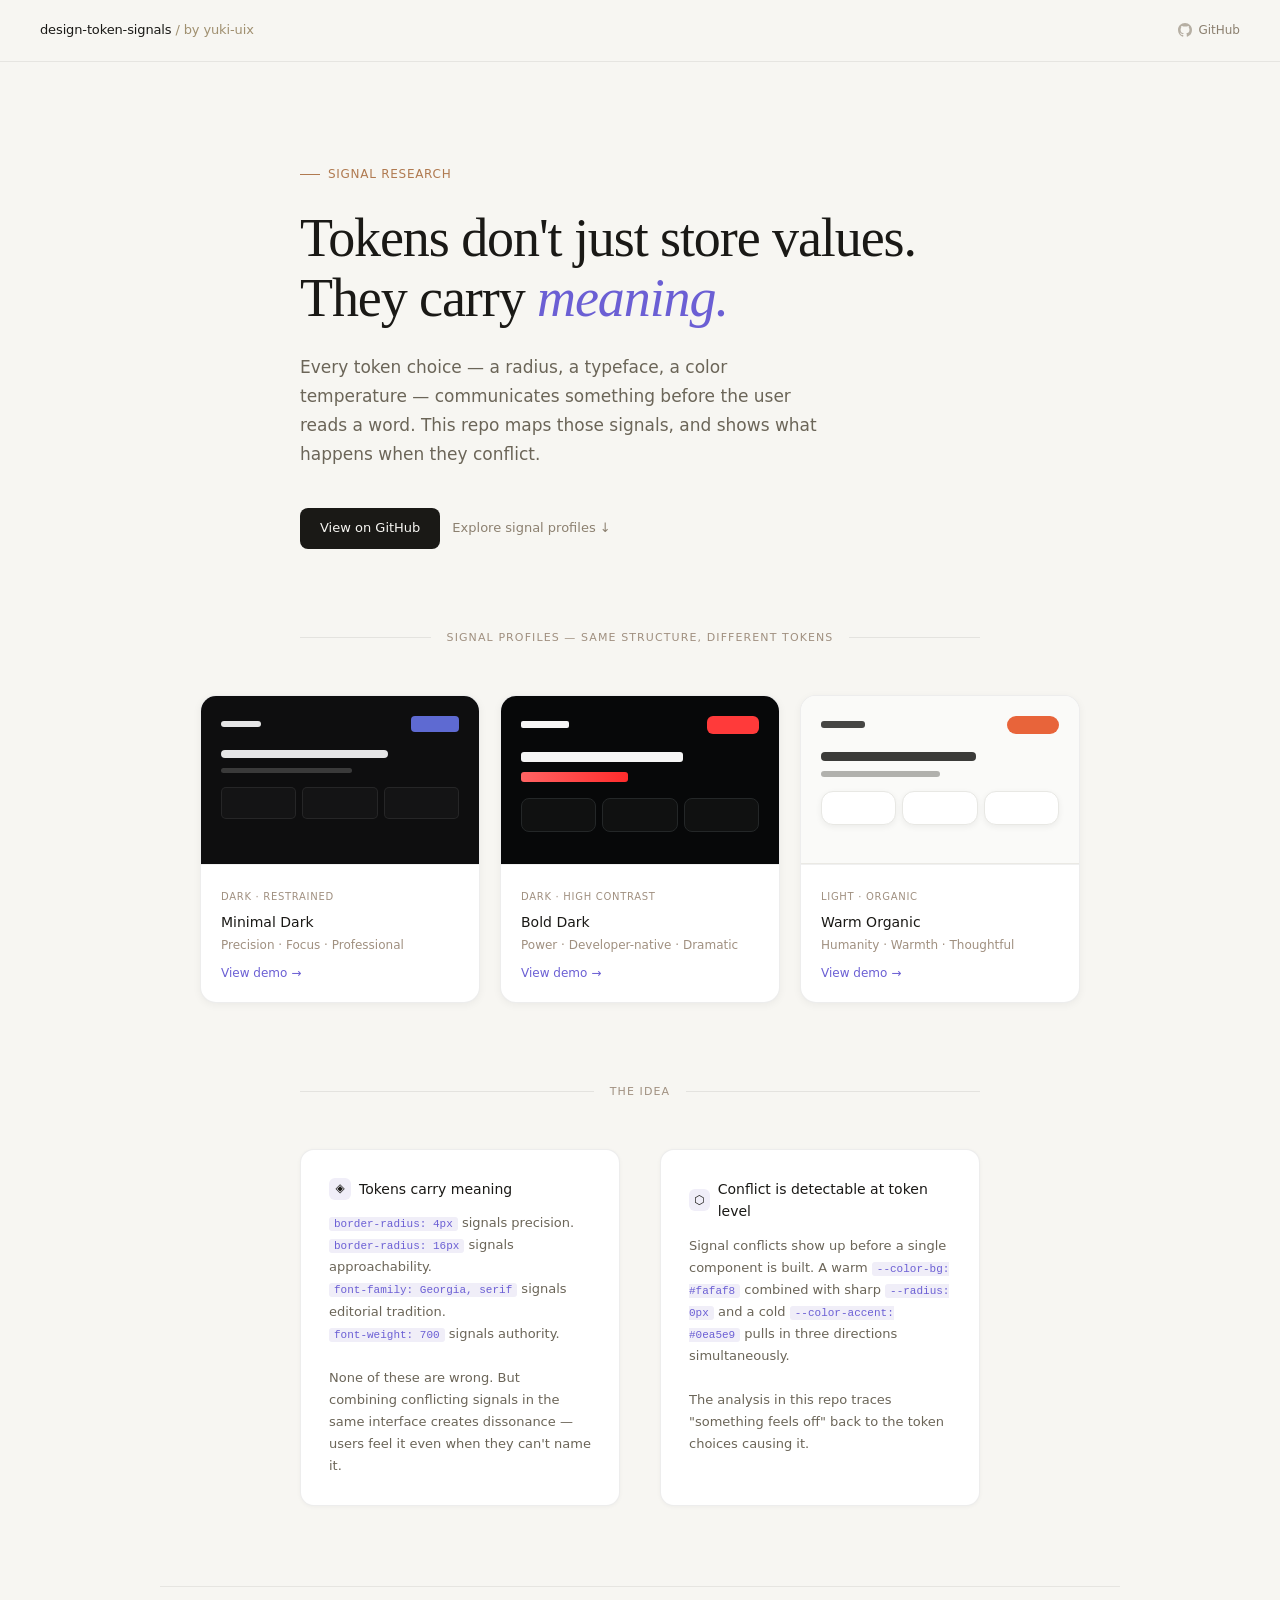
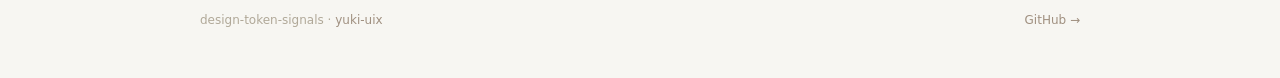
==== index.html @ 3f18e7f7 "feat: add demo pages and warm light homepage - index.html: warm light overview page with serif hero," ====
<!DOCTYPE html>
<html lang="en">
<head>
  <meta charset="UTF-8">
  <meta name="viewport" content="width=device-width, initial-scale=1.0">
  <title>design-token-signals</title>
  <style>
    *, *::before, *::after { box-sizing: border-box; margin: 0; padding: 0; }

    body {
      background: #f7f6f2;
      color: #1a1916;
      font-family: system-ui, -apple-system, sans-serif;
      font-size: 15px;
      line-height: 1.6;
      -webkit-font-smoothing: antialiased;
      min-height: 100vh;
    }

    /* ── Nav ── */
    nav {
      display: flex;
      align-items: center;
      justify-content: space-between;
      padding: 20px 40px;
      border-bottom: 1px solid rgba(0,0,0,0.07);
      background: #f7f6f2;
      position: sticky; top: 0; z-index: 10;
    }
    .nav-brand {
      font-size: 13px;
      font-weight: 500;
      color: #1a1916;
      letter-spacing: -0.01em;
    }
    .nav-brand span { color: #a09070; font-weight: 400; }
    .nav-gh {
      font-size: 12px;
      color: #8c8070;
      text-decoration: none;
      display: flex; align-items: center; gap: 6px;
      transition: color 0.15s;
    }
    .nav-gh:hover { color: #1a1916; }
    .nav-gh svg { opacity: 0.6; }

    /* ── Hero ── */
    .hero {
      max-width: 760px;
      margin: 0 auto;
      padding: 96px 40px 80px;
    }
    .hero-eyebrow {
      display: inline-flex;
      align-items: center;
      gap: 8px;
      font-size: 12px;
      color: #b07a50;
      font-weight: 500;
      letter-spacing: 0.06em;
      text-transform: uppercase;
      margin-bottom: 24px;
    }
    .hero-eyebrow::before {
      content: '';
      display: block;
      width: 20px; height: 1px;
      background: #b07a50;
    }
    .hero h1 {
      font-family: 'Georgia', 'Times New Roman', serif;
      font-size: clamp(36px, 5vw, 54px);
      font-weight: normal;
      letter-spacing: -0.02em;
      line-height: 1.12;
      color: #1a1916;
      margin-bottom: 24px;
    }
    .hero h1 em {
      font-style: italic;
      color: #6b5fd4;
    }
    .hero-desc {
      font-size: 17px;
      color: #6b6558;
      line-height: 1.7;
      max-width: 520px;
      margin-bottom: 40px;
    }
    .hero-actions {
      display: flex;
      gap: 12px;
      align-items: center;
    }
    .btn-primary {
      font-size: 13px;
      font-weight: 500;
      background: #1a1916;
      color: #f7f6f2;
      padding: 10px 20px;
      border-radius: 8px;
      text-decoration: none;
      transition: background 0.15s;
    }
    .btn-primary:hover { background: #333; }
    .btn-ghost {
      font-size: 13px;
      color: #8c8070;
      text-decoration: none;
      transition: color 0.15s;
    }
    .btn-ghost:hover { color: #1a1916; }

    /* ── Divider ── */
    .section-divider {
      max-width: 760px;
      margin: 0 auto 48px;
      padding: 0 40px;
      display: flex;
      align-items: center;
      gap: 16px;
    }
    .section-divider::before, .section-divider::after {
      content: '';
      flex: 1;
      height: 1px;
      background: rgba(0,0,0,0.08);
    }
    .section-label {
      font-size: 11px;
      font-weight: 500;
      color: #a09080;
      letter-spacing: 0.1em;
      text-transform: uppercase;
      white-space: nowrap;
    }

    /* ── Profile Cards ── */
    .profiles-wrap {
      max-width: 960px;
      margin: 0 auto;
      padding: 0 40px 80px;
    }
    .profiles {
      display: grid;
      grid-template-columns: repeat(3, 1fr);
      gap: 20px;
    }

    .profile-card {
      background: #fff;
      border-radius: 16px;
      overflow: hidden;
      border: 1px solid rgba(0,0,0,0.07);
      text-decoration: none;
      display: block;
      transition: border-color 0.2s, box-shadow 0.2s, transform 0.2s;
      box-shadow: 0 2px 8px rgba(0,0,0,0.05);
    }
    .profile-card:hover {
      border-color: rgba(0,0,0,0.14);
      box-shadow: 0 8px 32px rgba(0,0,0,0.1);
      transform: translateY(-3px);
    }

    .profile-preview {
      height: 168px;
      position: relative;
      overflow: hidden;
      padding: 20px;
      display: flex;
      flex-direction: column;
      gap: 10px;
    }

    /* Minimal Dark preview */
    .preview-minimal { background: #0e0e0f; }
    .preview-minimal .prev-nav { display: flex; justify-content: space-between; align-items: center; }
    .preview-minimal .prev-logo { width: 40px; height: 6px; background: #e5e5e6; border-radius: 3px; }
    .preview-minimal .prev-btn { width: 48px; height: 16px; background: #5e6ad2; border-radius: 4px; }
    .preview-minimal .prev-headline { width: 70%; height: 8px; background: #e5e5e6; border-radius: 4px; margin-top: 8px; }
    .preview-minimal .prev-sub { width: 55%; height: 5px; background: #3a3a3a; border-radius: 3px; }
    .preview-minimal .prev-cards { display: flex; gap: 6px; margin-top: 4px; }
    .preview-minimal .prev-card { flex: 1; height: 32px; background: #141415; border: 1px solid rgba(255,255,255,0.08); border-radius: 5px; }

    /* Bold Dark preview */
    .preview-bold { background: #070809; }
    .preview-bold .prev-nav { display: flex; justify-content: space-between; align-items: center; }
    .preview-bold .prev-logo { width: 48px; height: 7px; background: #f5f5f5; border-radius: 2px; }
    .preview-bold .prev-btn { width: 52px; height: 18px; background: #ff3a3a; border-radius: 6px; }
    .preview-bold .prev-headline { width: 68%; height: 10px; background: #f5f5f5; border-radius: 3px; margin-top: 8px; }
    .preview-bold .prev-hl2 { width: 45%; height: 10px; background: linear-gradient(90deg,#ff6363,#ff2c2c); border-radius: 3px; }
    .preview-bold .prev-cards { display: flex; gap: 6px; margin-top: 6px; }
    .preview-bold .prev-card { flex: 1; height: 34px; background: #101111; border: 1px solid #242728; border-radius: 8px; }

    /* Warm Organic preview */
    .preview-warm { background: #fafaf8; border-bottom: 1px solid #eae9e4; }
    .preview-warm .prev-nav { display: flex; justify-content: space-between; align-items: center; }
    .preview-warm .prev-logo { width: 44px; height: 7px; background: #1a1a18; border-radius: 3px; opacity: 0.8; }
    .preview-warm .prev-btn { width: 52px; height: 18px; background: #e8643a; border-radius: 10px; }
    .preview-warm .prev-headline { width: 65%; height: 9px; background: #1a1a18; border-radius: 4px; margin-top: 8px; opacity: 0.85; }
    .preview-warm .prev-sub { width: 50%; height: 6px; background: #6b6b65; border-radius: 3px; opacity: 0.5; }
    .preview-warm .prev-cards { display: flex; gap: 6px; margin-top: 4px; }
    .preview-warm .prev-card { flex: 1; height: 34px; background: #fff; border: 1px solid #e8e8e4; border-radius: 12px; box-shadow: 0 2px 6px rgba(0,0,0,0.06); }

    .profile-info {
      padding: 18px 20px;
      border-top: 1px solid rgba(0,0,0,0.06);
    }
    .profile-signal-tag {
      display: inline-flex;
      align-items: center;
      gap: 4px;
      font-size: 10px;
      font-weight: 500;
      letter-spacing: 0.07em;
      text-transform: uppercase;
      color: #a09080;
      margin-bottom: 6px;
    }
    .profile-name {
      font-size: 14px;
      font-weight: 500;
      color: #1a1916;
      margin-bottom: 3px;
    }
    .profile-desc {
      font-size: 12px;
      color: #a09080;
      line-height: 1.5;
    }
    .profile-link {
      display: inline-flex;
      align-items: center;
      gap: 4px;
      margin-top: 10px;
      font-size: 12px;
      color: #6b5fd4;
      text-decoration: none;
      font-weight: 500;
    }
    .profile-link:hover { text-decoration: underline; }

    /* ── Concept ── */
    .concept-wrap {
      max-width: 760px;
      margin: 0 auto;
      padding: 0 40px 80px;
    }
    .concept {
      display: grid;
      grid-template-columns: 1fr 1fr;
      gap: 40px;
    }
    .concept-block {
      padding: 28px;
      background: #fff;
      border-radius: 14px;
      border: 1px solid rgba(0,0,0,0.07);
      box-shadow: 0 1px 4px rgba(0,0,0,0.04);
    }
    .concept-block h3 {
      font-size: 14px;
      font-weight: 500;
      color: #1a1916;
      margin-bottom: 12px;
      display: flex;
      align-items: center;
      gap: 8px;
    }
    .concept-block h3 .icon {
      width: 22px; height: 22px;
      background: #f0eef8;
      border-radius: 6px;
      display: inline-flex;
      align-items: center;
      justify-content: center;
      font-size: 12px;
    }
    .concept-block p {
      font-size: 13px;
      color: #6b6558;
      line-height: 1.7;
    }
    .concept-block code {
      font-family: 'SF Mono', 'Fira Code', monospace;
      font-size: 11px;
      background: #f0eef8;
      padding: 1px 5px;
      border-radius: 3px;
      color: #6b5fd4;
    }

    /* ── Footer ── */
    footer {
      max-width: 960px;
      margin: 0 auto;
      padding: 24px 40px 48px;
      border-top: 1px solid rgba(0,0,0,0.07);
      display: flex;
      justify-content: space-between;
      align-items: center;
      font-size: 12px;
      color: #b0a898;
    }
    footer a { color: #a09080; text-decoration: none; }
    footer a:hover { color: #1a1916; }

    @media (max-width: 700px) {
      nav { padding: 16px 20px; }
      .hero { padding: 64px 20px 48px; }
      .profiles-wrap, .concept-wrap { padding: 0 20px 60px; }
      .profiles { grid-template-columns: 1fr; }
      .concept { grid-template-columns: 1fr; }
      footer { padding: 20px; flex-direction: column; gap: 8px; }
    }
  </style>
</head>
<body>

  <!-- Nav -->
  <nav>
    <div class="nav-brand">design-token-signals <span>/ by yuki-uix</span></div>
    <a href="https://github.com/yuki-uix/design-token-signals" class="nav-gh" target="_blank">
      <svg width="14" height="14" viewBox="0 0 24 24" fill="currentColor"><path d="M12 0C5.37 0 0 5.37 0 12c0 5.31 3.435 9.795 8.205 11.385.6.105.825-.255.825-.57 0-.285-.015-1.23-.015-2.235-3.015.555-3.795-.735-4.035-1.41-.135-.345-.72-1.41-1.23-1.695-.42-.225-1.02-.78-.015-.795.945-.015 1.62.87 1.845 1.23 1.08 1.815 2.805 1.305 3.495.99.105-.78.42-1.305.765-1.605-2.67-.3-5.46-1.335-5.46-5.925 0-1.305.465-2.385 1.23-3.225-.12-.3-.54-1.53.12-3.18 0 0 1.005-.315 3.3 1.23.96-.27 1.98-.405 3-.405s2.04.135 3 .405c2.295-1.56 3.3-1.23 3.3-1.23.66 1.65.24 2.88.12 3.18.765.84 1.23 1.905 1.23 3.225 0 4.605-2.805 5.625-5.475 5.925.435.375.81 1.095.81 2.22 0 1.605-.015 2.895-.015 3.3 0 .315.225.69.825.57A12.02 12.02 0 0 0 24 12c0-6.63-5.37-12-12-12z"/></svg>
      GitHub
    </a>
  </nav>

  <!-- Hero -->
  <section class="hero">
    <div class="hero-eyebrow">Signal Research</div>
    <h1>Tokens don't just store values.<br>They carry <em>meaning.</em></h1>
    <p class="hero-desc">
      Every token choice — a radius, a typeface, a color temperature — communicates something before the user reads a word. This repo maps those signals, and shows what happens when they conflict.
    </p>
    <div class="hero-actions">
      <a href="https://github.com/yuki-uix/design-token-signals" class="btn-primary" target="_blank">View on GitHub</a>
      <a href="#profiles" class="btn-ghost">Explore signal profiles ↓</a>
    </div>
  </section>

  <!-- Profiles -->
  <div class="section-divider" id="profiles">
    <span class="section-label">Signal Profiles — same structure, different tokens</span>
  </div>

  <div class="profiles-wrap">
    <div class="profiles">

      <a href="profiles/minimal-dark/demo.html" class="profile-card">
        <div class="profile-preview preview-minimal">
          <div class="prev-nav">
            <div class="prev-logo"></div>
            <div class="prev-btn"></div>
          </div>
          <div class="prev-headline"></div>
          <div class="prev-sub"></div>
          <div class="prev-cards">
            <div class="prev-card"></div>
            <div class="prev-card"></div>
            <div class="prev-card"></div>
          </div>
        </div>
        <div class="profile-info">
          <div class="profile-signal-tag">Dark · Restrained</div>
          <div class="profile-name">Minimal Dark</div>
          <div class="profile-desc">Precision · Focus · Professional</div>
          <span class="profile-link">View demo →</span>
        </div>
      </a>

      <a href="profiles/bold-dark/demo.html" class="profile-card">
        <div class="profile-preview preview-bold">
          <div class="prev-nav">
            <div class="prev-logo"></div>
            <div class="prev-btn"></div>
          </div>
          <div class="prev-headline"></div>
          <div class="prev-hl2"></div>
          <div class="prev-cards">
            <div class="prev-card"></div>
            <div class="prev-card"></div>
            <div class="prev-card"></div>
          </div>
        </div>
        <div class="profile-info">
          <div class="profile-signal-tag">Dark · High contrast</div>
          <div class="profile-name">Bold Dark</div>
          <div class="profile-desc">Power · Developer-native · Dramatic</div>
          <span class="profile-link">View demo →</span>
        </div>
      </a>

      <a href="profiles/warm-organic/demo.html" class="profile-card">
        <div class="profile-preview preview-warm">
          <div class="prev-nav">
            <div class="prev-logo"></div>
            <div class="prev-btn"></div>
          </div>
          <div class="prev-headline"></div>
          <div class="prev-sub"></div>
          <div class="prev-cards">
            <div class="prev-card"></div>
            <div class="prev-card"></div>
            <div class="prev-card"></div>
          </div>
        </div>
        <div class="profile-info">
          <div class="profile-signal-tag">Light · Organic</div>
          <div class="profile-name">Warm Organic</div>
          <div class="profile-desc">Humanity · Warmth · Thoughtful</div>
          <span class="profile-link">View demo →</span>
        </div>
      </a>

    </div>
  </div>

  <!-- Concept -->
  <div class="section-divider">
    <span class="section-label">The idea</span>
  </div>

  <div class="concept-wrap">
    <div class="concept">
      <div class="concept-block">
        <h3><span class="icon">◈</span> Tokens carry meaning</h3>
        <p>
          <code>border-radius: 4px</code> signals precision.<br>
          <code>border-radius: 16px</code> signals approachability.<br>
          <code>font-family: Georgia, serif</code> signals editorial tradition.<br>
          <code>font-weight: 700</code> signals authority.<br><br>
          None of these are wrong. But combining conflicting signals in the same interface creates dissonance — users feel it even when they can't name it.
        </p>
      </div>
      <div class="concept-block">
        <h3><span class="icon">⬡</span> Conflict is detectable at token level</h3>
        <p>
          Signal conflicts show up before a single component is built.
          A warm <code>--color-bg: #fafaf8</code> combined with sharp <code>--radius: 0px</code> and a cold <code>--color-accent: #0ea5e9</code> pulls in three directions simultaneously.
          <br><br>
          The analysis in this repo traces "something feels off" back to the token choices causing it.
        </p>
      </div>
    </div>
  </div>

  <!-- Footer -->
  <footer>
    <span>design-token-signals · <a href="https://github.com/yuki-uix">yuki-uix</a></span>
    <a href="https://github.com/yuki-uix/design-token-signals" target="_blank">GitHub →</a>
  </footer>

</body>
</html>
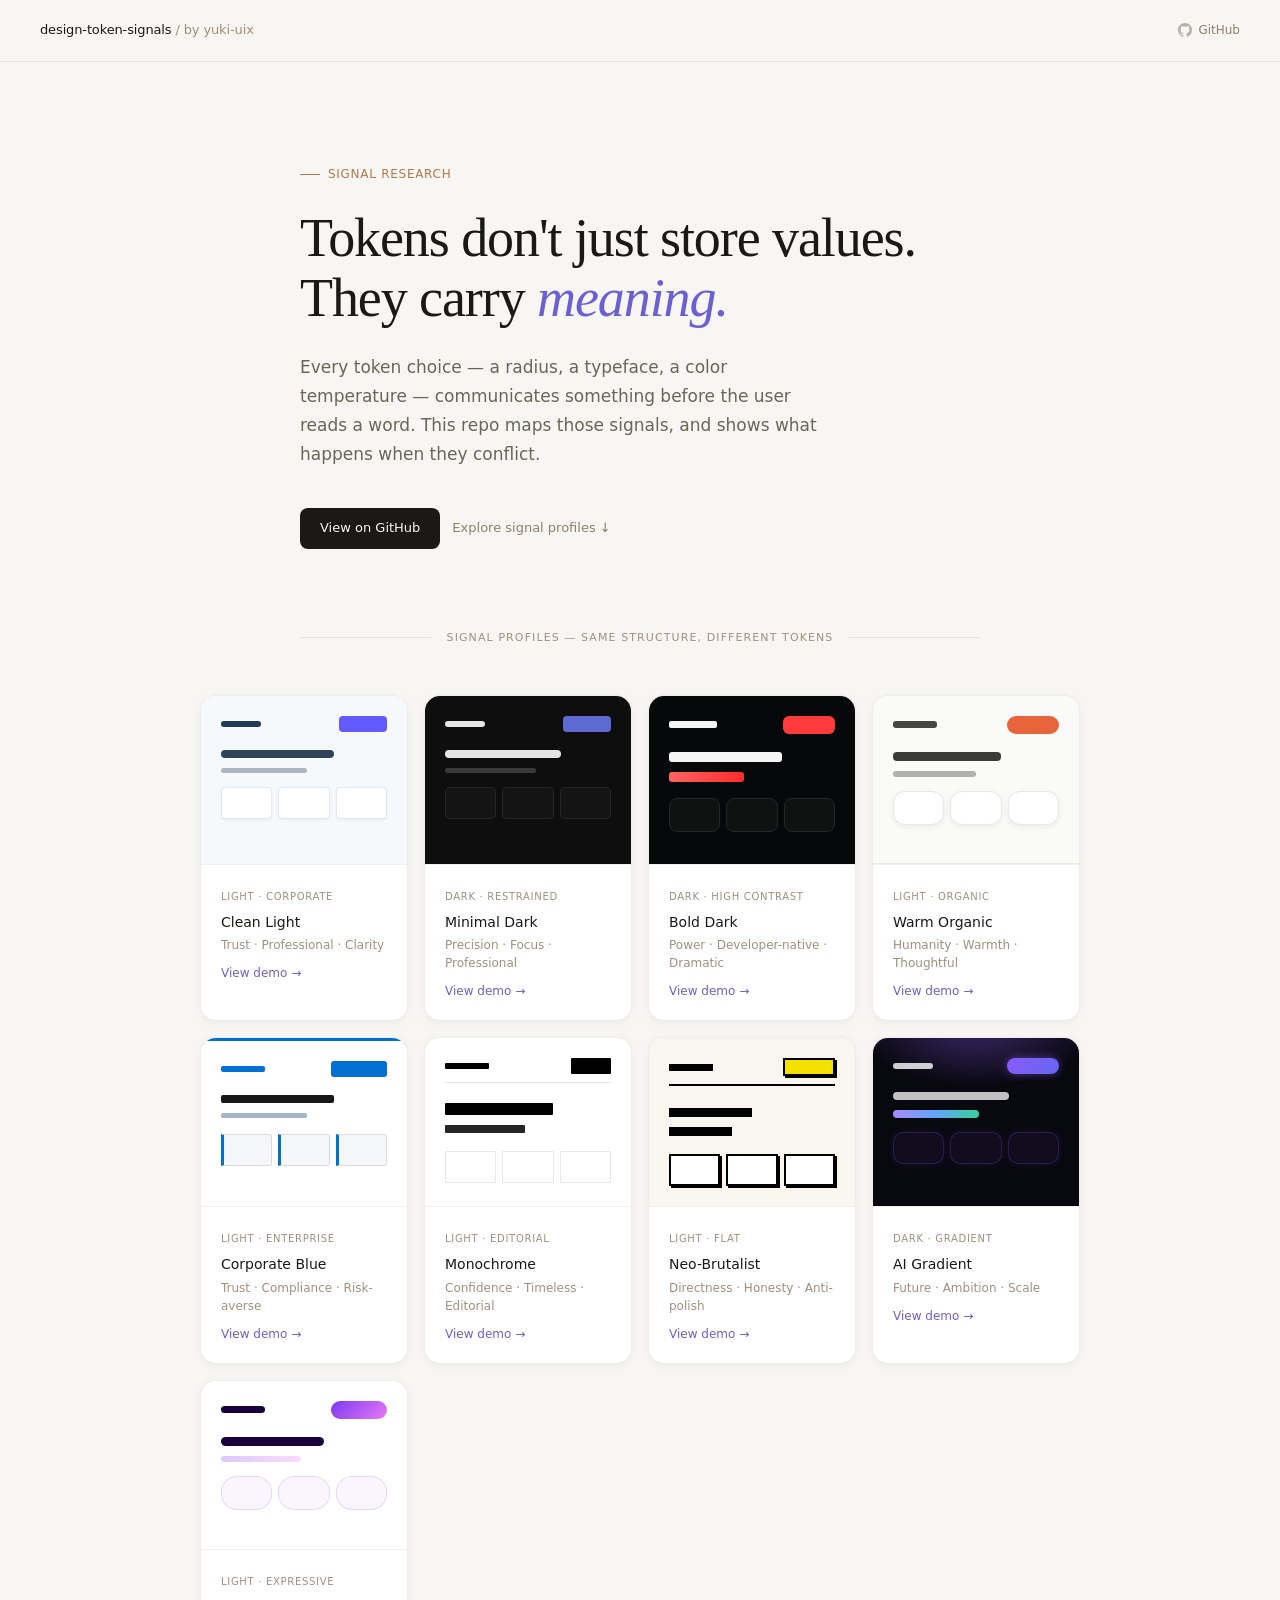
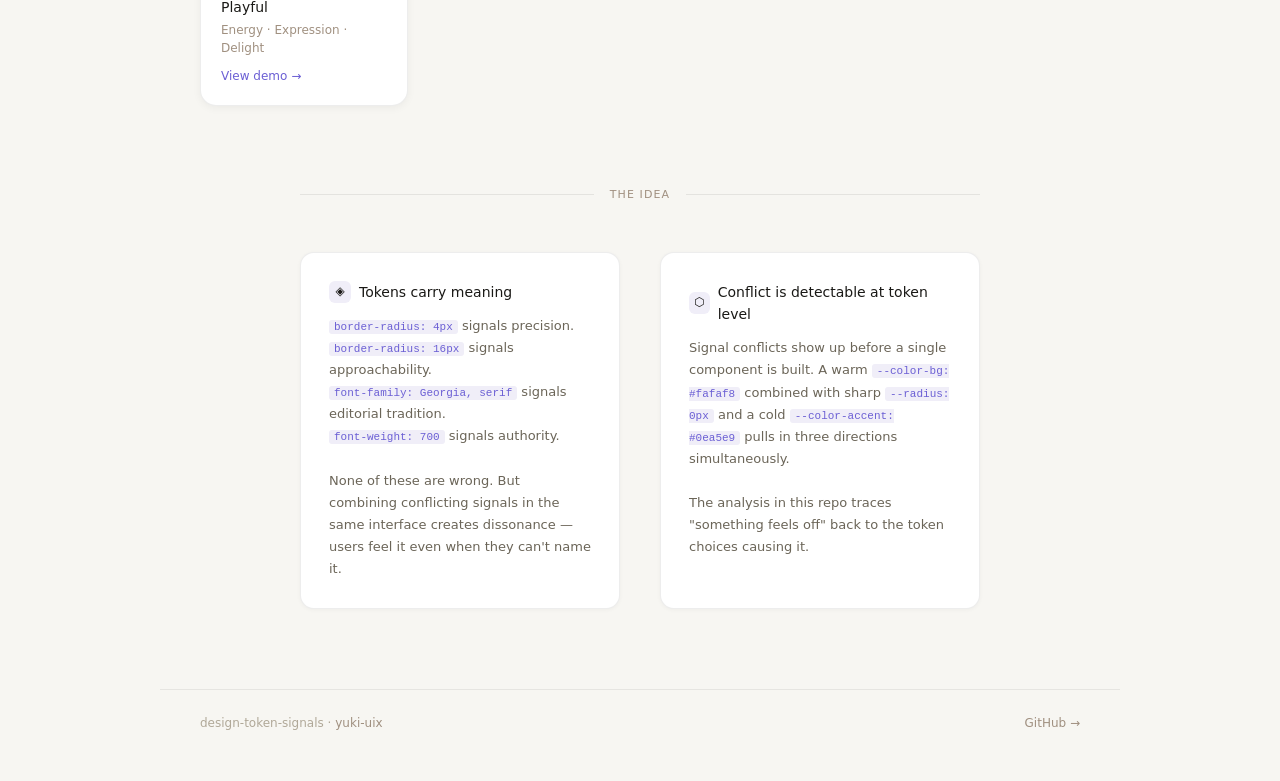
==== commit 82b5b5ad: "feat: unified demo page with 9 signal profiles + collapsible switcher - demo.html: single page with " ====
--- a/index.html
+++ b/index.html
@@ -143,8 +143,8 @@
     }
     .profiles {
       display: grid;
-      grid-template-columns: repeat(3, 1fr);
-      gap: 20px;
+      grid-template-columns: repeat(auto-fill, minmax(200px, 1fr));
+      gap: 16px;
     }
 
     .profile-card {
@@ -173,6 +173,16 @@
       gap: 10px;
     }
 
+    /* Clean Light preview */
+    .preview-clean { background: #f6f9fc; }
+    .preview-clean .prev-nav { display: flex; justify-content: space-between; align-items: center; }
+    .preview-clean .prev-logo { width: 40px; height: 6px; background: #0a2540; border-radius: 3px; opacity: 0.9; }
+    .preview-clean .prev-btn { width: 48px; height: 16px; background: #635bff; border-radius: 4px; }
+    .preview-clean .prev-headline { width: 68%; height: 8px; background: #0a2540; border-radius: 4px; margin-top: 8px; opacity: 0.85; }
+    .preview-clean .prev-sub { width: 52%; height: 5px; background: #425466; border-radius: 3px; opacity: 0.4; }
+    .preview-clean .prev-cards { display: flex; gap: 6px; margin-top: 4px; }
+    .preview-clean .prev-card { flex: 1; height: 32px; background: #fff; border: 1px solid #e3e8ee; border-radius: 4px; box-shadow: 0 1px 3px rgba(50,50,93,.08); }
+
     /* Minimal Dark preview */
     .preview-minimal { background: #0e0e0f; }
     .preview-minimal .prev-nav { display: flex; justify-content: space-between; align-items: center; }
@@ -202,6 +212,56 @@
     .preview-warm .prev-sub { width: 50%; height: 6px; background: #6b6b65; border-radius: 3px; opacity: 0.5; }
     .preview-warm .prev-cards { display: flex; gap: 6px; margin-top: 4px; }
     .preview-warm .prev-card { flex: 1; height: 34px; background: #fff; border: 1px solid #e8e8e4; border-radius: 12px; box-shadow: 0 2px 6px rgba(0,0,0,0.06); }
+
+    /* Corporate Blue preview */
+    .preview-corporate { background: #fff; border-top: 3px solid #0070d2 !important; }
+    .preview-corporate .prev-nav { display: flex; justify-content: space-between; align-items: center; }
+    .preview-corporate .prev-logo { width: 44px; height: 6px; background: #0070d2; border-radius: 2px; }
+    .preview-corporate .prev-btn { width: 56px; height: 16px; background: #0070d2; border-radius: 3px; }
+    .preview-corporate .prev-headline { width: 68%; height: 8px; background: #181818; border-radius: 2px; margin-top: 8px; }
+    .preview-corporate .prev-sub { width: 52%; height: 5px; background: #54698d; border-radius: 2px; opacity: 0.5; }
+    .preview-corporate .prev-cards { display: flex; gap: 6px; margin-top: 6px; }
+    .preview-corporate .prev-card { flex: 1; height: 32px; background: #f4f6f9; border: 1px solid #dddbda; border-left: 3px solid #0070d2; border-radius: 0 3px 3px 0; }
+
+    /* Monochrome preview */
+    .preview-mono { background: #fff; }
+    .preview-mono .prev-nav { display: flex; justify-content: space-between; align-items: center; border-bottom: 1px solid #e8e8e8; padding-bottom: 8px; margin-bottom: 4px; }
+    .preview-mono .prev-logo { width: 44px; height: 6px; background: #000; border-radius: 1px; }
+    .preview-mono .prev-btn { width: 40px; height: 16px; background: #000; border-radius: 1px; }
+    .preview-mono .prev-headline { width: 65%; height: 12px; background: #000; border-radius: 1px; margin-top: 6px; }
+    .preview-mono .prev-sub { width: 48%; height: 8px; background: #000; border-radius: 1px; opacity: 0.85; font-style: italic; }
+    .preview-mono .prev-cards { display: flex; gap: 6px; margin-top: 8px; }
+    .preview-mono .prev-card { flex: 1; height: 32px; background: #fff; border: 1px solid #e8e8e8; border-radius: 1px; }
+
+    /* Neo-Brutalist preview */
+    .preview-brutalist { background: #f9f6ef; }
+    .preview-brutalist .prev-nav { display: flex; justify-content: space-between; align-items: center; border-bottom: 2px solid #000; padding-bottom: 8px; margin-bottom: 4px; }
+    .preview-brutalist .prev-logo { width: 44px; height: 7px; background: #000; border-radius: 0; }
+    .preview-brutalist .prev-btn { width: 52px; height: 18px; background: #f5e100; border: 2px solid #000; border-radius: 0; box-shadow: 2px 2px 0 #000; }
+    .preview-brutalist .prev-headline { width: 50%; height: 10px; background: #000; border-radius: 0; margin-top: 8px; }
+    .preview-brutalist .prev-sub { width: 38%; height: 10px; background: #000; border-radius: 0; }
+    .preview-brutalist .prev-cards { display: flex; gap: 6px; margin-top: 8px; }
+    .preview-brutalist .prev-card { flex: 1; height: 32px; background: #fff; border: 2px solid #000; border-radius: 0; box-shadow: 2px 2px 0 #000; }
+
+    /* AI Gradient preview */
+    .preview-ai { background: #08080f; background-image: radial-gradient(ellipse 90% 60% at 50% -10%, rgba(139,92,246,.4) 0%, transparent 65%); }
+    .preview-ai .prev-nav { display: flex; justify-content: space-between; align-items: center; }
+    .preview-ai .prev-logo { width: 40px; height: 6px; background: rgba(255,255,255,.8); border-radius: 3px; }
+    .preview-ai .prev-btn { width: 52px; height: 16px; background: linear-gradient(135deg, #8b5cf6, #6366f1); border-radius: 8px; box-shadow: 0 0 8px rgba(139,92,246,.5); }
+    .preview-ai .prev-headline { width: 70%; height: 8px; background: rgba(255,255,255,.75); border-radius: 4px; margin-top: 8px; }
+    .preview-ai .prev-hl2 { width: 52%; height: 8px; background: linear-gradient(90deg, #a78bfa, #60a5fa, #34d399); border-radius: 4px; }
+    .preview-ai .prev-cards { display: flex; gap: 6px; margin-top: 4px; }
+    .preview-ai .prev-card { flex: 1; height: 32px; background: rgba(139,92,246,.07); border: 1px solid rgba(139,92,246,.22); border-radius: 10px; box-shadow: 0 0 8px rgba(139,92,246,.12); }
+
+    /* Playful preview */
+    .preview-playful { background: #ffffff; }
+    .preview-playful .prev-nav { display: flex; justify-content: space-between; align-items: center; }
+    .preview-playful .prev-logo { width: 44px; height: 7px; background: #18003d; border-radius: 6px; }
+    .preview-playful .prev-btn { width: 56px; height: 18px; background: linear-gradient(135deg, #7c3aed, #e879f9); border-radius: 14px; }
+    .preview-playful .prev-headline { width: 62%; height: 9px; background: #18003d; border-radius: 5px; margin-top: 8px; }
+    .preview-playful .prev-sub { width: 48%; height: 6px; background: linear-gradient(90deg, #7c3aed44, #e879f944); border-radius: 5px; }
+    .preview-playful .prev-cards { display: flex; gap: 6px; margin-top: 4px; }
+    .preview-playful .prev-card { flex: 1; height: 34px; background: #faf5ff; border: 1px solid rgba(124,58,237,.15); border-radius: 16px; }
 
     .profile-info {
       padding: 18px 20px;
@@ -348,7 +408,29 @@
   <div class="profiles-wrap">
     <div class="profiles">
 
-      <a href="profiles/minimal-dark/demo.html" class="profile-card">
+      <a href="demo.html?theme=clean-light" class="profile-card">
+        <div class="profile-preview preview-clean">
+          <div class="prev-nav">
+            <div class="prev-logo"></div>
+            <div class="prev-btn"></div>
+          </div>
+          <div class="prev-headline"></div>
+          <div class="prev-sub"></div>
+          <div class="prev-cards">
+            <div class="prev-card"></div>
+            <div class="prev-card"></div>
+            <div class="prev-card"></div>
+          </div>
+        </div>
+        <div class="profile-info">
+          <div class="profile-signal-tag">Light · Corporate</div>
+          <div class="profile-name">Clean Light</div>
+          <div class="profile-desc">Trust · Professional · Clarity</div>
+          <span class="profile-link">View demo →</span>
+        </div>
+      </a>
+
+      <a href="demo.html?theme=minimal-dark" class="profile-card">
         <div class="profile-preview preview-minimal">
           <div class="prev-nav">
             <div class="prev-logo"></div>
@@ -370,7 +452,7 @@
         </div>
       </a>
 
-      <a href="profiles/bold-dark/demo.html" class="profile-card">
+      <a href="demo.html?theme=bold-dark" class="profile-card">
         <div class="profile-preview preview-bold">
           <div class="prev-nav">
             <div class="prev-logo"></div>
@@ -392,7 +474,7 @@
         </div>
       </a>
 
-      <a href="profiles/warm-organic/demo.html" class="profile-card">
+      <a href="demo.html?theme=warm-organic" class="profile-card">
         <div class="profile-preview preview-warm">
           <div class="prev-nav">
             <div class="prev-logo"></div>
@@ -410,6 +492,116 @@
           <div class="profile-signal-tag">Light · Organic</div>
           <div class="profile-name">Warm Organic</div>
           <div class="profile-desc">Humanity · Warmth · Thoughtful</div>
+          <span class="profile-link">View demo →</span>
+        </div>
+      </a>
+
+      <a href="demo.html?theme=corporate-blue" class="profile-card">
+        <div class="profile-preview preview-corporate">
+          <div class="prev-nav">
+            <div class="prev-logo"></div>
+            <div class="prev-btn"></div>
+          </div>
+          <div class="prev-headline"></div>
+          <div class="prev-sub"></div>
+          <div class="prev-cards">
+            <div class="prev-card"></div>
+            <div class="prev-card"></div>
+            <div class="prev-card"></div>
+          </div>
+        </div>
+        <div class="profile-info">
+          <div class="profile-signal-tag">Light · Enterprise</div>
+          <div class="profile-name">Corporate Blue</div>
+          <div class="profile-desc">Trust · Compliance · Risk-averse</div>
+          <span class="profile-link">View demo →</span>
+        </div>
+      </a>
+
+      <a href="demo.html?theme=monochrome" class="profile-card">
+        <div class="profile-preview preview-mono">
+          <div class="prev-nav">
+            <div class="prev-logo"></div>
+            <div class="prev-btn"></div>
+          </div>
+          <div class="prev-headline"></div>
+          <div class="prev-sub"></div>
+          <div class="prev-cards">
+            <div class="prev-card"></div>
+            <div class="prev-card"></div>
+            <div class="prev-card"></div>
+          </div>
+        </div>
+        <div class="profile-info">
+          <div class="profile-signal-tag">Light · Editorial</div>
+          <div class="profile-name">Monochrome</div>
+          <div class="profile-desc">Confidence · Timeless · Editorial</div>
+          <span class="profile-link">View demo →</span>
+        </div>
+      </a>
+
+      <a href="demo.html?theme=neo-brutalist" class="profile-card">
+        <div class="profile-preview preview-brutalist">
+          <div class="prev-nav">
+            <div class="prev-logo"></div>
+            <div class="prev-btn"></div>
+          </div>
+          <div class="prev-headline"></div>
+          <div class="prev-sub"></div>
+          <div class="prev-cards">
+            <div class="prev-card"></div>
+            <div class="prev-card"></div>
+            <div class="prev-card"></div>
+          </div>
+        </div>
+        <div class="profile-info">
+          <div class="profile-signal-tag">Light · Flat</div>
+          <div class="profile-name">Neo-Brutalist</div>
+          <div class="profile-desc">Directness · Honesty · Anti-polish</div>
+          <span class="profile-link">View demo →</span>
+        </div>
+      </a>
+
+      <a href="demo.html?theme=ai-gradient" class="profile-card">
+        <div class="profile-preview preview-ai">
+          <div class="prev-nav">
+            <div class="prev-logo"></div>
+            <div class="prev-btn"></div>
+          </div>
+          <div class="prev-headline"></div>
+          <div class="prev-hl2"></div>
+          <div class="prev-cards">
+            <div class="prev-card"></div>
+            <div class="prev-card"></div>
+            <div class="prev-card"></div>
+          </div>
+        </div>
+        <div class="profile-info">
+          <div class="profile-signal-tag">Dark · Gradient</div>
+          <div class="profile-name">AI Gradient</div>
+          <div class="profile-desc">Future · Ambition · Scale</div>
+          <span class="profile-link">View demo →</span>
+        </div>
+      </a>
+
+      <a href="demo.html?theme=playful" class="profile-card">
+        <div class="profile-preview preview-playful">
+          <div class="prev-nav">
+            <div class="prev-logo"></div>
+            <div class="prev-btn"></div>
+          </div>
+          <div class="prev-headline"></div>
+          <div class="prev-sub"></div>
+          <div class="prev-cards">
+            <div class="prev-card"></div>
+            <div class="prev-card"></div>
+            <div class="prev-card"></div>
+          </div>
+        </div>
+        <div class="profile-info">
+          <div class="profile-signal-tag">Light · Expressive</div>
+          <div class="profile-name">Playful</div>
+          <div class="profile-desc">Energy · Expression · Delight</div>
           <span class="profile-link">View demo →</span>
         </div>
       </a>
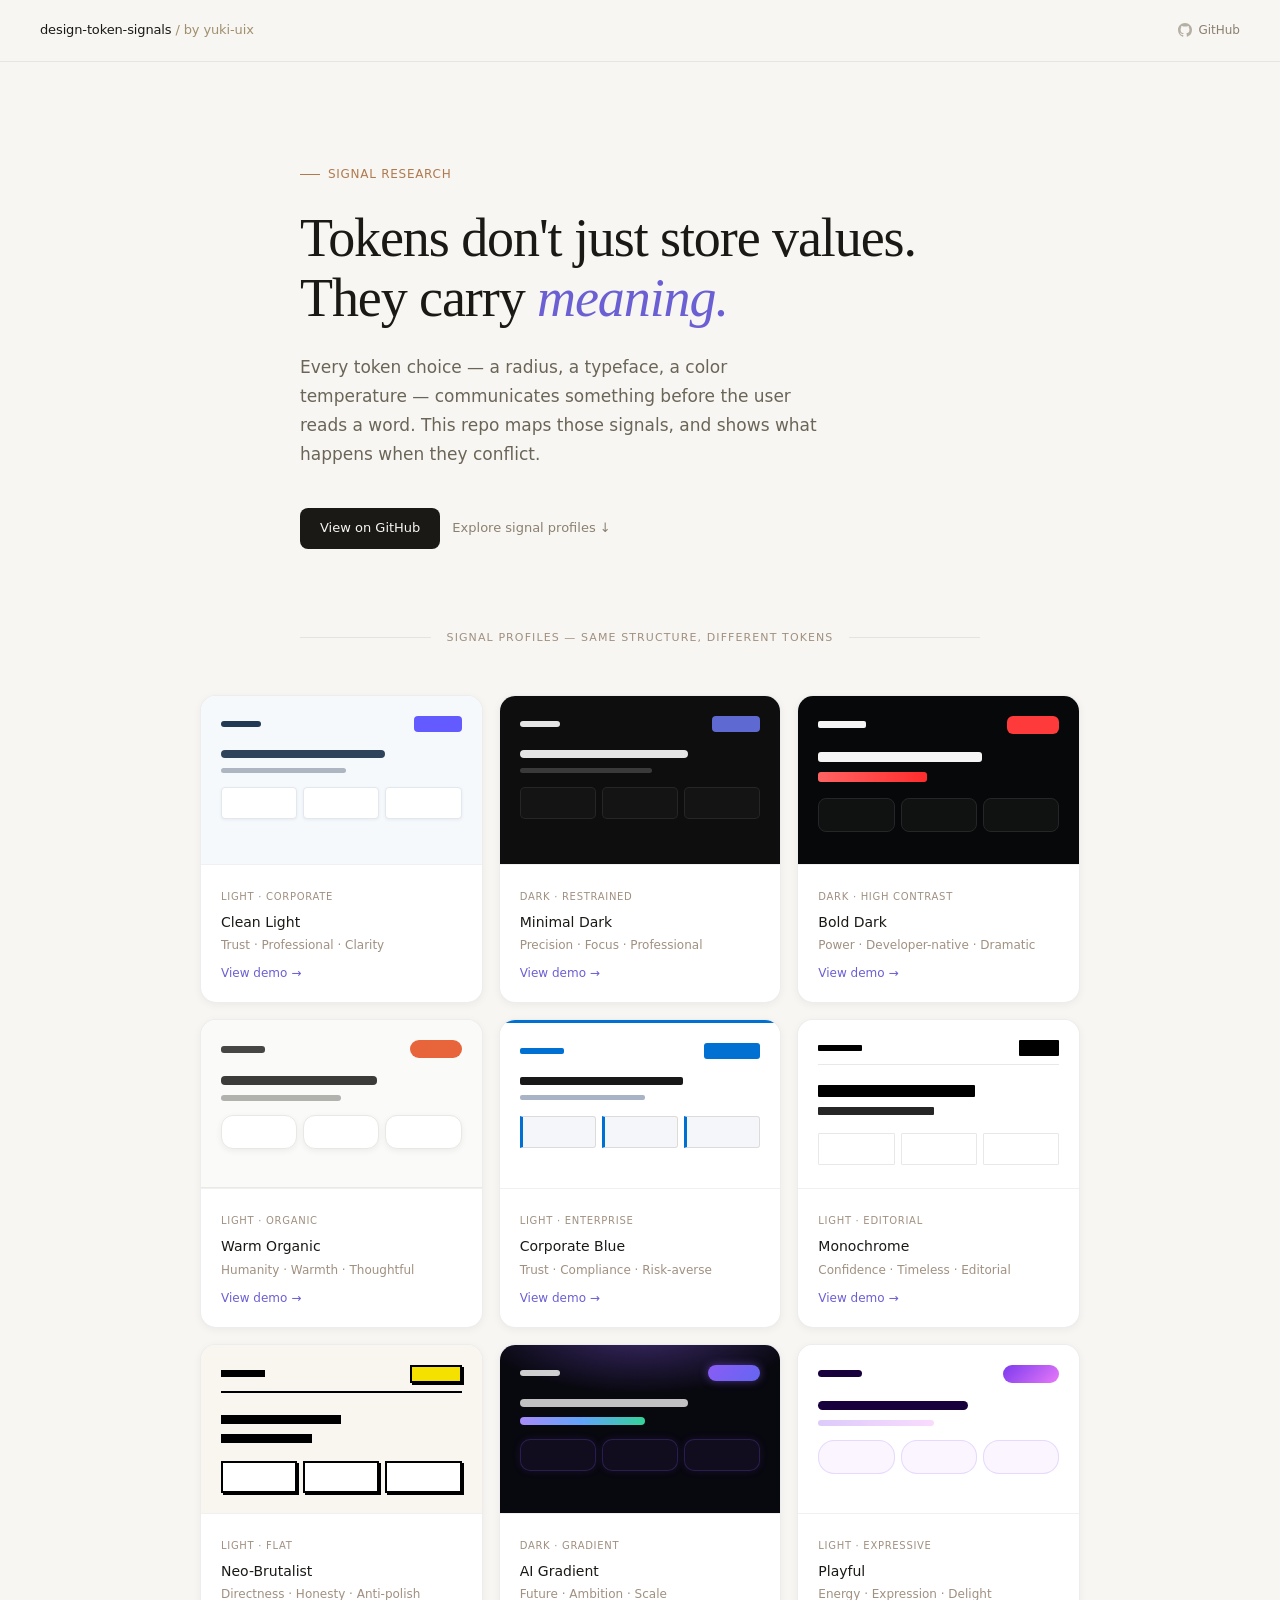
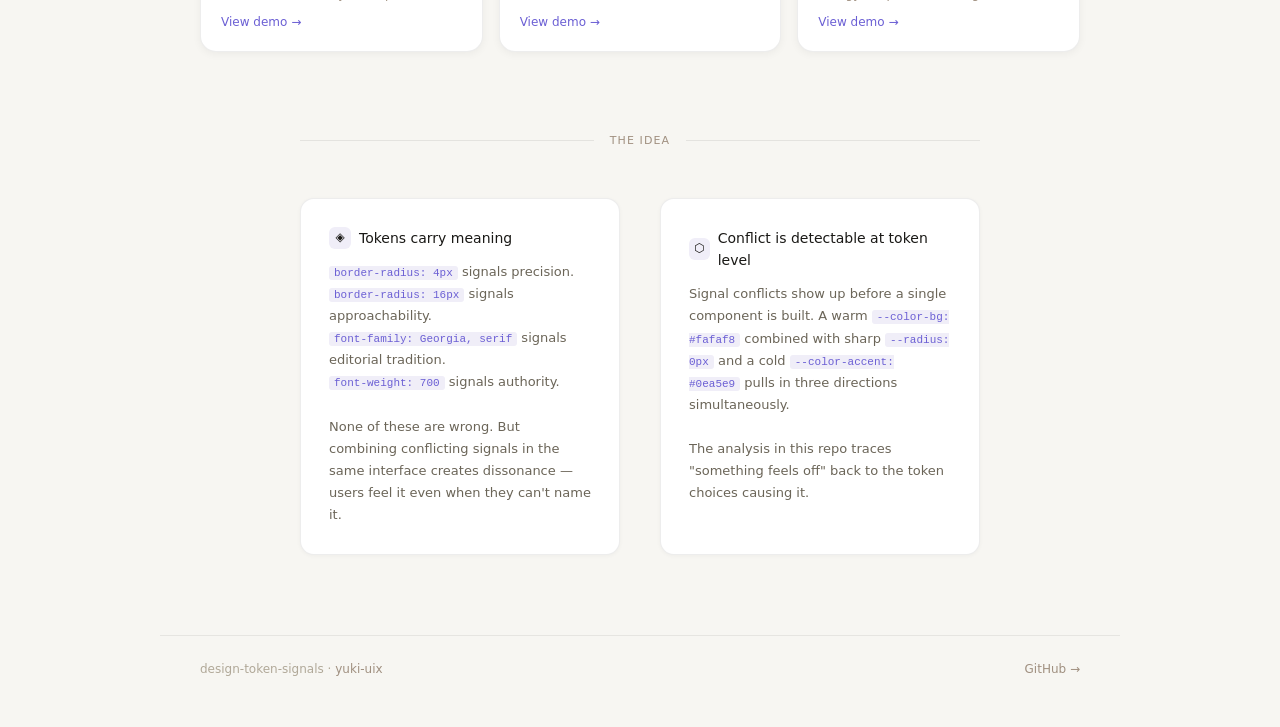
==== commit 6aa3d08b: "fix: profiles grid to 3×3 layout Co-Authored-By: Claude Sonnet 4.6 <noreply@anthropic.com>" ====
--- a/index.html
+++ b/index.html
@@ -143,7 +143,7 @@
     }
     .profiles {
       display: grid;
-      grid-template-columns: repeat(auto-fill, minmax(200px, 1fr));
+      grid-template-columns: repeat(3, 1fr);
       gap: 16px;
     }
 
@@ -366,6 +366,9 @@
     footer a { color: #a09080; text-decoration: none; }
     footer a:hover { color: #1a1916; }
 
+    @media (max-width: 860px) {
+      .profiles { grid-template-columns: repeat(2, 1fr); }
+    }
     @media (max-width: 700px) {
       nav { padding: 16px 20px; }
       .hero { padding: 64px 20px 48px; }
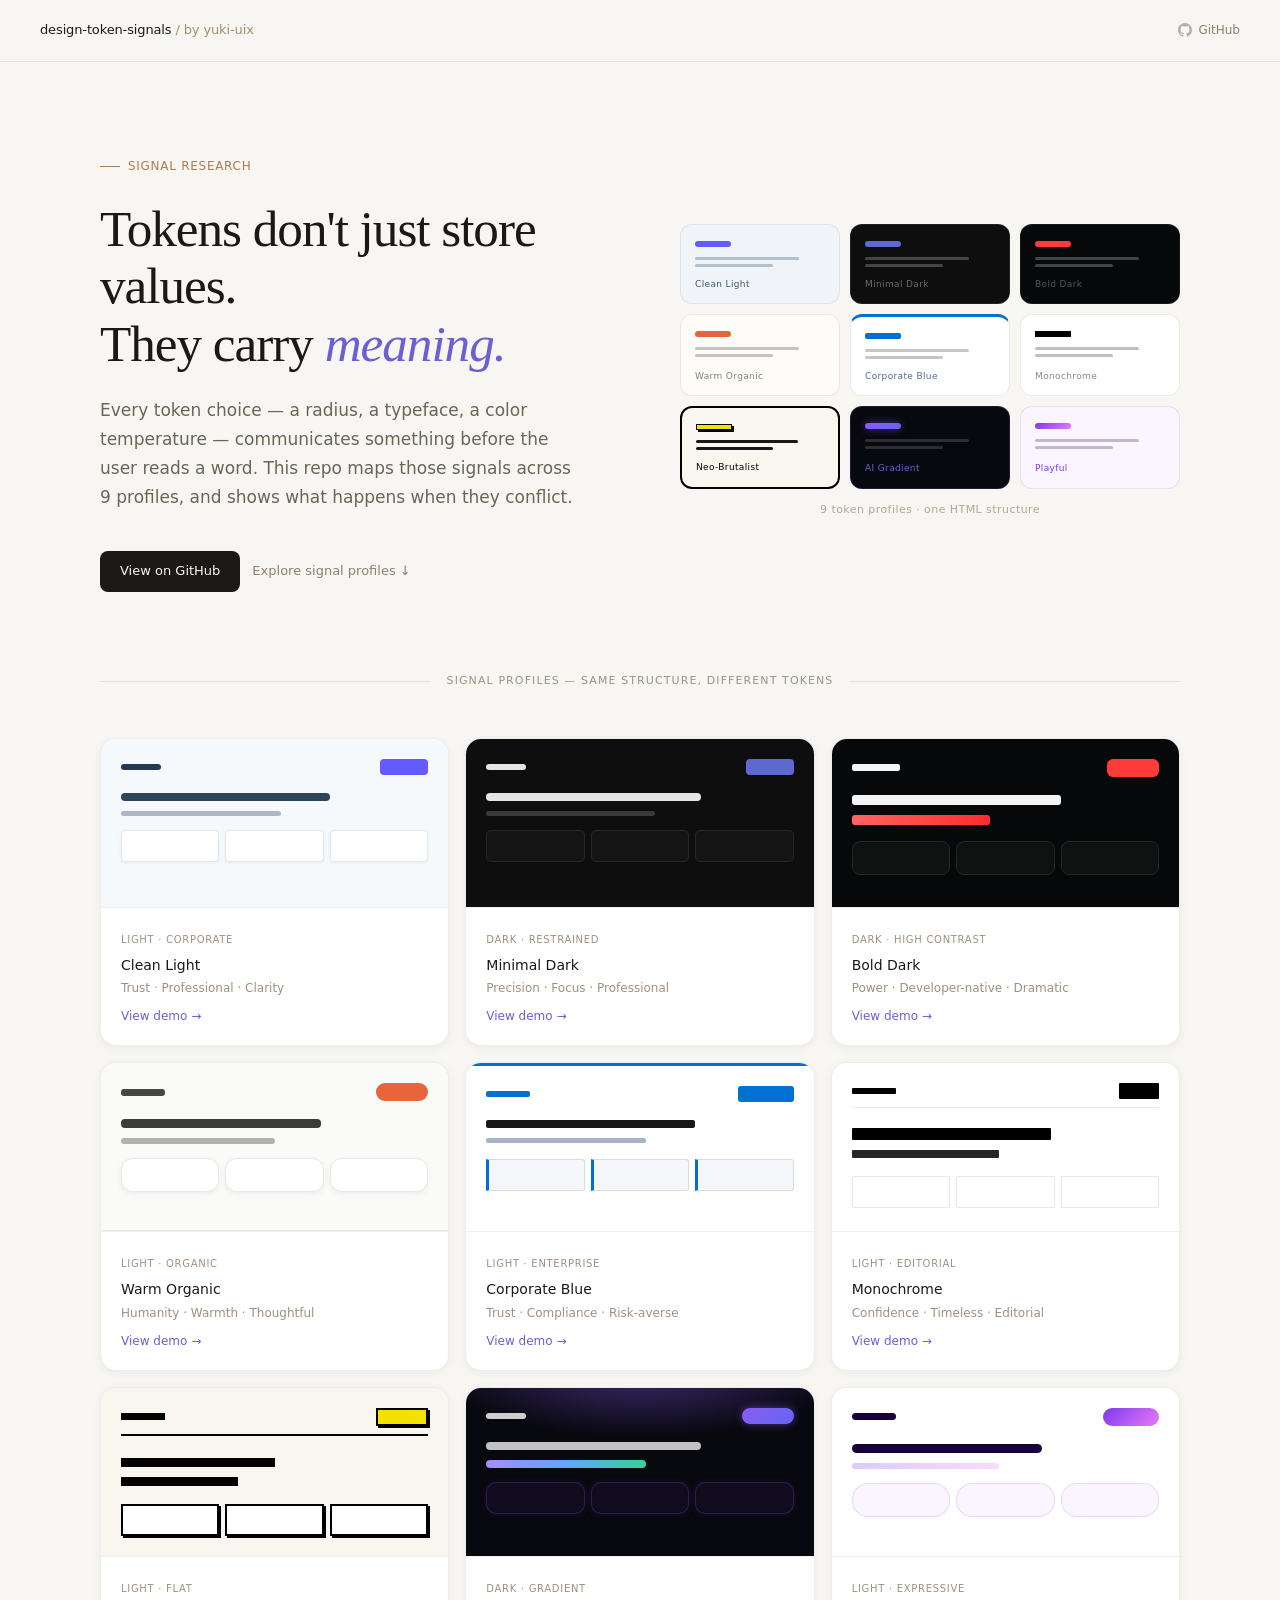
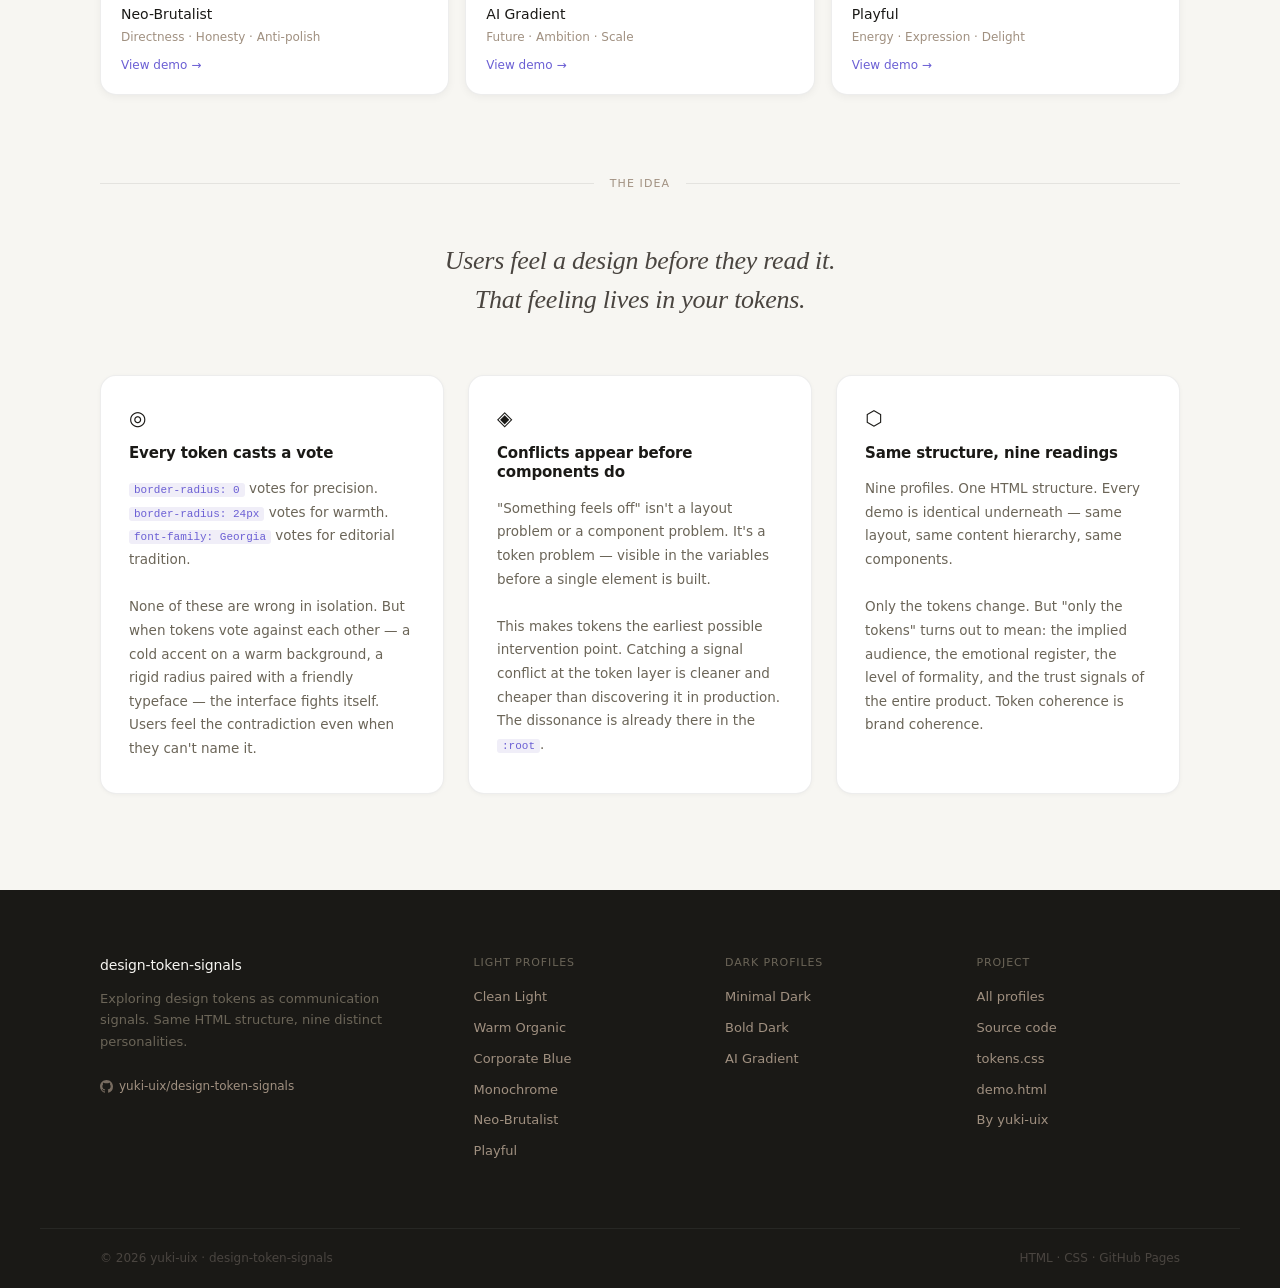
==== commit c3018820: "redesign: wider hero with visual, stronger concept copy, proper footer - Hero: 760px → 1200px split " ====
--- a/index.html
+++ b/index.html
@@ -46,9 +46,13 @@
 
     /* ── Hero ── */
     .hero {
-      max-width: 760px;
+      max-width: 1200px;
       margin: 0 auto;
-      padding: 96px 40px 80px;
+      padding: 88px 60px 80px;
+      display: grid;
+      grid-template-columns: 1fr 1fr;
+      gap: 80px;
+      align-items: center;
     }
     .hero-eyebrow {
       display: inline-flex;
@@ -69,7 +73,7 @@
     }
     .hero h1 {
       font-family: 'Georgia', 'Times New Roman', serif;
-      font-size: clamp(36px, 5vw, 54px);
+      font-size: clamp(36px, 4vw, 52px);
       font-weight: normal;
       letter-spacing: -0.02em;
       line-height: 1.12;
@@ -84,7 +88,7 @@
       font-size: 17px;
       color: #6b6558;
       line-height: 1.7;
-      max-width: 520px;
+      max-width: 480px;
       margin-bottom: 40px;
     }
     .hero-actions {
@@ -111,11 +115,110 @@
     }
     .btn-ghost:hover { color: #1a1916; }
 
+    /* ── Hero Visual ── */
+    .hero-visual {
+      display: flex;
+      flex-direction: column;
+      align-items: center;
+      gap: 12px;
+    }
+    .swatch-grid {
+      display: grid;
+      grid-template-columns: repeat(3, 1fr);
+      gap: 10px;
+      width: 100%;
+    }
+    .swatch {
+      border-radius: 12px;
+      padding: 16px 14px 12px;
+      border: 1px solid rgba(0,0,0,0.08);
+      display: flex;
+      flex-direction: column;
+      gap: 10px;
+      transition: transform 0.15s, box-shadow 0.15s;
+    }
+    .swatch:hover {
+      transform: translateY(-2px);
+      box-shadow: 0 6px 20px rgba(0,0,0,0.09);
+    }
+    .sw-btn {
+      height: 6px;
+      width: 36px;
+      border-radius: 3px;
+    }
+    .sw-lines { display: flex; flex-direction: column; gap: 4px; }
+    .sw-line {
+      height: 3px;
+      border-radius: 2px;
+      opacity: 0.25;
+    }
+    .sw-line.wide { width: 80%; }
+    .sw-line.mid  { width: 60%; }
+    .sw-name {
+      font-size: 9px;
+      font-weight: 500;
+      letter-spacing: 0.04em;
+      margin-top: auto;
+    }
+
+    /* Swatch themes */
+    .sw-clean  { background: #f0f4f8; }
+    .sw-clean  .sw-btn  { background: #635bff; border-radius: 3px; }
+    .sw-clean  .sw-line { background: #0a2540; }
+    .sw-clean  .sw-name { color: #425466; }
+
+    .sw-minimal { background: #0e0e0f; border-color: rgba(255,255,255,0.08); }
+    .sw-minimal .sw-btn  { background: #5e6ad2; border-radius: 4px; }
+    .sw-minimal .sw-line { background: #e5e5e6; }
+    .sw-minimal .sw-name { color: #6b6b6b; }
+
+    .sw-bold   { background: #070809; border-color: rgba(255,255,255,0.06); }
+    .sw-bold   .sw-btn  { background: #ff3a3a; border-radius: 5px; }
+    .sw-bold   .sw-line { background: #f5f5f5; }
+    .sw-bold   .sw-name { color: #555; }
+
+    .sw-warm   { background: #fdfcf9; }
+    .sw-warm   .sw-btn  { background: #e8643a; border-radius: 10px; }
+    .sw-warm   .sw-line { background: #1a1a18; }
+    .sw-warm   .sw-name { color: #8c8070; }
+
+    .sw-corp   { background: #fff; border-top: 3px solid #0070d2 !important; }
+    .sw-corp   .sw-btn  { background: #0070d2; border-radius: 2px; }
+    .sw-corp   .sw-line { background: #181818; }
+    .sw-corp   .sw-name { color: #54698d; }
+
+    .sw-mono   { background: #fff; }
+    .sw-mono   .sw-btn  { background: #000; border-radius: 0; }
+    .sw-mono   .sw-line { background: #000; }
+    .sw-mono   .sw-name { color: #888; }
+
+    .sw-brut   { background: #f9f6ef; border: 2px solid #000 !important; }
+    .sw-brut   .sw-btn  { background: #f5e100; border-radius: 0; box-shadow: 2px 2px 0 #000; border: 1.5px solid #000; }
+    .sw-brut   .sw-line { background: #000; opacity: 0.9; }
+    .sw-brut   .sw-name { color: #000; }
+
+    .sw-ai     { background: #08080f; border-color: rgba(139,92,246,0.2); }
+    .sw-ai     .sw-btn  { background: linear-gradient(135deg, #8b5cf6, #6366f1); border-radius: 8px; box-shadow: 0 0 8px rgba(139,92,246,.5); }
+    .sw-ai     .sw-line { background: rgba(255,255,255,0.6); }
+    .sw-ai     .sw-name { color: #6b5fd4; }
+
+    .sw-play   { background: #faf5ff; }
+    .sw-play   .sw-btn  { background: linear-gradient(135deg, #7c3aed, #e879f9); border-radius: 14px; }
+    .sw-play   .sw-line { background: #18003d; }
+    .sw-play   .sw-name { color: #7c3aed; }
+
+    .visual-caption {
+      font-size: 11px;
+      color: #b0a898;
+      letter-spacing: 0.04em;
+      text-align: center;
+    }
+
     /* ── Divider ── */
     .section-divider {
-      max-width: 760px;
+      max-width: 1200px;
       margin: 0 auto 48px;
-      padding: 0 40px;
+      padding: 0 60px;
       display: flex;
       align-items: center;
       gap: 16px;
@@ -137,9 +240,9 @@
 
     /* ── Profile Cards ── */
     .profiles-wrap {
-      max-width: 960px;
+      max-width: 1200px;
       margin: 0 auto;
-      padding: 0 40px 80px;
+      padding: 0 60px 80px;
     }
     .profiles {
       display: grid;
@@ -303,44 +406,51 @@
 
     /* ── Concept ── */
     .concept-wrap {
-      max-width: 760px;
+      max-width: 1200px;
       margin: 0 auto;
-      padding: 0 40px 80px;
+      padding: 0 60px 96px;
+    }
+    .concept-intro {
+      font-family: 'Georgia', 'Times New Roman', serif;
+      font-size: clamp(20px, 2.5vw, 26px);
+      font-weight: normal;
+      font-style: italic;
+      color: #4a4540;
+      line-height: 1.5;
+      text-align: center;
+      max-width: 680px;
+      margin: 0 auto 56px;
+      letter-spacing: -0.01em;
     }
     .concept {
       display: grid;
-      grid-template-columns: 1fr 1fr;
-      gap: 40px;
+      grid-template-columns: 1fr 1fr 1fr;
+      gap: 24px;
     }
     .concept-block {
-      padding: 28px;
+      padding: 32px 28px;
       background: #fff;
-      border-radius: 14px;
+      border-radius: 16px;
       border: 1px solid rgba(0,0,0,0.07);
       box-shadow: 0 1px 4px rgba(0,0,0,0.04);
     }
+    .concept-icon {
+      font-size: 20px;
+      margin-bottom: 16px;
+      line-height: 1;
+    }
     .concept-block h3 {
-      font-size: 14px;
-      font-weight: 500;
+      font-size: 15px;
+      font-weight: 600;
       color: #1a1916;
-      margin-bottom: 12px;
-      display: flex;
-      align-items: center;
-      gap: 8px;
-    }
-    .concept-block h3 .icon {
-      width: 22px; height: 22px;
-      background: #f0eef8;
-      border-radius: 6px;
-      display: inline-flex;
-      align-items: center;
-      justify-content: center;
-      font-size: 12px;
+      margin-bottom: 14px;
+      letter-spacing: -0.01em;
+      line-height: 1.3;
     }
     .concept-block p {
-      font-size: 13px;
+      font-size: 13.5px;
       color: #6b6558;
-      line-height: 1.7;
+      line-height: 1.75;
     }
     .concept-block code {
       font-family: 'SF Mono', 'Fira Code', monospace;
@@ -353,29 +463,97 @@
 
     /* ── Footer ── */
     footer {
-      max-width: 960px;
+      background: #1a1916;
+      color: #a09080;
+    }
+    .footer-main {
+      max-width: 1200px;
       margin: 0 auto;
-      padding: 24px 40px 48px;
-      border-top: 1px solid rgba(0,0,0,0.07);
+      padding: 64px 60px 56px;
+      display: grid;
+      grid-template-columns: 1.6fr 1fr 1fr 1fr;
+      gap: 48px;
+    }
+    .footer-logo {
+      font-size: 14px;
+      font-weight: 500;
+      color: #f7f6f2;
+      letter-spacing: -0.01em;
+      margin-bottom: 12px;
+    }
+    .footer-tagline {
+      font-size: 13px;
+      color: #6b6558;
+      line-height: 1.65;
+      margin-bottom: 24px;
+    }
+    .footer-gh {
+      display: inline-flex;
+      align-items: center;
+      gap: 6px;
+      font-size: 12px;
+      color: #a09080;
+      text-decoration: none;
+      transition: color 0.15s;
+    }
+    .footer-gh:hover { color: #f7f6f2; }
+    .footer-gh svg { opacity: 0.7; }
+
+    .footer-col-title {
+      font-size: 11px;
+      font-weight: 500;
+      letter-spacing: 0.08em;
+      text-transform: uppercase;
+      color: #6b6558;
+      margin-bottom: 16px;
+    }
+    .footer-col a {
+      display: block;
+      font-size: 13px;
+      color: #a09080;
+      text-decoration: none;
+      margin-bottom: 10px;
+      transition: color 0.15s;
+    }
+    .footer-col a:hover { color: #f7f6f2; }
+
+    .footer-bottom {
+      max-width: 1200px;
+      margin: 0 auto;
+      padding: 20px 60px;
+      border-top: 1px solid rgba(255,255,255,0.06);
       display: flex;
       justify-content: space-between;
       align-items: center;
       font-size: 12px;
-      color: #b0a898;
-    }
-    footer a { color: #a09080; text-decoration: none; }
-    footer a:hover { color: #1a1916; }
-
+      color: #4a4540;
+    }
+
+    /* ── Responsive ── */
+    @media (max-width: 1060px) {
+      .hero { gap: 48px; padding: 72px 40px 64px; }
+      .concept-wrap { padding: 0 40px 80px; }
+      .profiles-wrap { padding: 0 40px 80px; }
+      .section-divider { padding: 0 40px; }
+      .footer-main { padding: 56px 40px 48px; grid-template-columns: 1.4fr 1fr 1fr 1fr; gap: 32px; }
+      .footer-bottom { padding: 20px 40px; }
+    }
     @media (max-width: 860px) {
+      .hero { grid-template-columns: 1fr; gap: 48px; }
+      .hero-visual { display: none; }
+      .concept { grid-template-columns: 1fr 1fr; }
       .profiles { grid-template-columns: repeat(2, 1fr); }
+      .footer-main { grid-template-columns: 1fr 1fr; gap: 40px; }
     }
     @media (max-width: 700px) {
       nav { padding: 16px 20px; }
-      .hero { padding: 64px 20px 48px; }
+      .hero { padding: 56px 20px 48px; }
       .profiles-wrap, .concept-wrap { padding: 0 20px 60px; }
+      .section-divider { padding: 0 20px; }
       .profiles { grid-template-columns: 1fr; }
       .concept { grid-template-columns: 1fr; }
-      footer { padding: 20px; flex-direction: column; gap: 8px; }
+      .footer-main { padding: 40px 20px 32px; grid-template-columns: 1fr; gap: 32px; }
+      .footer-bottom { padding: 16px 20px; flex-direction: column; gap: 6px; text-align: center; }
     }
   </style>
 </head>
@@ -392,14 +570,67 @@
 
   <!-- Hero -->
   <section class="hero">
-    <div class="hero-eyebrow">Signal Research</div>
-    <h1>Tokens don't just store values.<br>They carry <em>meaning.</em></h1>
-    <p class="hero-desc">
-      Every token choice — a radius, a typeface, a color temperature — communicates something before the user reads a word. This repo maps those signals, and shows what happens when they conflict.
-    </p>
-    <div class="hero-actions">
-      <a href="https://github.com/yuki-uix/design-token-signals" class="btn-primary" target="_blank">View on GitHub</a>
-      <a href="#profiles" class="btn-ghost">Explore signal profiles ↓</a>
+    <div class="hero-left">
+      <div class="hero-eyebrow">Signal Research</div>
+      <h1>Tokens don't just store values.<br>They carry <em>meaning.</em></h1>
+      <p class="hero-desc">
+        Every token choice — a radius, a typeface, a color temperature — communicates something before the user reads a word. This repo maps those signals across 9 profiles, and shows what happens when they conflict.
+      </p>
+      <div class="hero-actions">
+        <a href="https://github.com/yuki-uix/design-token-signals" class="btn-primary" target="_blank">View on GitHub</a>
+        <a href="#profiles" class="btn-ghost">Explore signal profiles ↓</a>
+      </div>
+    </div>
+
+    <div class="hero-visual" aria-hidden="true">
+      <div class="swatch-grid">
+        <div class="swatch sw-clean">
+          <div class="sw-btn"></div>
+          <div class="sw-lines"><div class="sw-line wide"></div><div class="sw-line mid"></div></div>
+          <span class="sw-name">Clean Light</span>
+        </div>
+        <div class="swatch sw-minimal">
+          <div class="sw-btn"></div>
+          <div class="sw-lines"><div class="sw-line wide"></div><div class="sw-line mid"></div></div>
+          <span class="sw-name">Minimal Dark</span>
+        </div>
+        <div class="swatch sw-bold">
+          <div class="sw-btn"></div>
+          <div class="sw-lines"><div class="sw-line wide"></div><div class="sw-line mid"></div></div>
+          <span class="sw-name">Bold Dark</span>
+        </div>
+        <div class="swatch sw-warm">
+          <div class="sw-btn"></div>
+          <div class="sw-lines"><div class="sw-line wide"></div><div class="sw-line mid"></div></div>
+          <span class="sw-name">Warm Organic</span>
+        </div>
+        <div class="swatch sw-corp">
+          <div class="sw-btn"></div>
+          <div class="sw-lines"><div class="sw-line wide"></div><div class="sw-line mid"></div></div>
+          <span class="sw-name">Corporate Blue</span>
+        </div>
+        <div class="swatch sw-mono">
+          <div class="sw-btn"></div>
+          <div class="sw-lines"><div class="sw-line wide"></div><div class="sw-line mid"></div></div>
+          <span class="sw-name">Monochrome</span>
+        </div>
+        <div class="swatch sw-brut">
+          <div class="sw-btn"></div>
+          <div class="sw-lines"><div class="sw-line wide"></div><div class="sw-line mid"></div></div>
+          <span class="sw-name">Neo-Brutalist</span>
+        </div>
+        <div class="swatch sw-ai">
+          <div class="sw-btn"></div>
+          <div class="sw-lines"><div class="sw-line wide"></div><div class="sw-line mid"></div></div>
+          <span class="sw-name">AI Gradient</span>
+        </div>
+        <div class="swatch sw-play">
+          <div class="sw-btn"></div>
+          <div class="sw-lines"><div class="sw-line wide"></div><div class="sw-line mid"></div></div>
+          <span class="sw-name">Playful</span>
+        </div>
+      </div>
+      <p class="visual-caption">9 token profiles · one HTML structure</p>
     </div>
   </section>
 
@@ -618,24 +849,34 @@
   </div>
 
   <div class="concept-wrap">
+    <p class="concept-intro">
+      Users feel a design before they read it.<br>That feeling lives in your tokens.
+    </p>
     <div class="concept">
       <div class="concept-block">
-        <h3><span class="icon">◈</span> Tokens carry meaning</h3>
+        <div class="concept-icon">◎</div>
+        <h3>Every token casts a vote</h3>
         <p>
-          <code>border-radius: 4px</code> signals precision.<br>
-          <code>border-radius: 16px</code> signals approachability.<br>
-          <code>font-family: Georgia, serif</code> signals editorial tradition.<br>
-          <code>font-weight: 700</code> signals authority.<br><br>
-          None of these are wrong. But combining conflicting signals in the same interface creates dissonance — users feel it even when they can't name it.
+          <code>border-radius: 0</code> votes for precision.
+          <code>border-radius: 24px</code> votes for warmth.
+          <code>font-family: Georgia</code> votes for editorial tradition.<br><br>
+          None of these are wrong in isolation. But when tokens vote against each other — a cold accent on a warm background, a rigid radius paired with a friendly typeface — the interface fights itself. Users feel the contradiction even when they can't name it.
         </p>
       </div>
       <div class="concept-block">
-        <h3><span class="icon">⬡</span> Conflict is detectable at token level</h3>
+        <div class="concept-icon">◈</div>
+        <h3>Conflicts appear before components do</h3>
         <p>
-          Signal conflicts show up before a single component is built.
-          A warm <code>--color-bg: #fafaf8</code> combined with sharp <code>--radius: 0px</code> and a cold <code>--color-accent: #0ea5e9</code> pulls in three directions simultaneously.
-          <br><br>
-          The analysis in this repo traces "something feels off" back to the token choices causing it.
+          "Something feels off" isn't a layout problem or a component problem. It's a token problem — visible in the variables before a single element is built.<br><br>
+          This makes tokens the earliest possible intervention point. Catching a signal conflict at the token layer is cleaner and cheaper than discovering it in production. The dissonance is already there in the <code>:root</code>.
+        </p>
+      </div>
+      <div class="concept-block">
+        <div class="concept-icon">⬡</div>
+        <h3>Same structure, nine readings</h3>
+        <p>
+          Nine profiles. One HTML structure. Every demo is identical underneath — same layout, same content hierarchy, same components.<br><br>
+          Only the tokens change. But "only the tokens" turns out to mean: the implied audience, the emotional register, the level of formality, and the trust signals of the entire product. Token coherence is brand coherence.
         </p>
       </div>
     </div>
@@ -643,8 +884,47 @@
 
   <!-- Footer -->
   <footer>
-    <span>design-token-signals · <a href="https://github.com/yuki-uix">yuki-uix</a></span>
-    <a href="https://github.com/yuki-uix/design-token-signals" target="_blank">GitHub →</a>
+    <div class="footer-main">
+      <div class="footer-brand">
+        <div class="footer-logo">design-token-signals</div>
+        <p class="footer-tagline">Exploring design tokens as communication signals. Same HTML structure, nine distinct personalities.</p>
+        <a href="https://github.com/yuki-uix/design-token-signals" class="footer-gh" target="_blank">
+          <svg width="13" height="13" viewBox="0 0 24 24" fill="currentColor"><path d="M12 0C5.37 0 0 5.37 0 12c0 5.31 3.435 9.795 8.205 11.385.6.105.825-.255.825-.57 0-.285-.015-1.23-.015-2.235-3.015.555-3.795-.735-4.035-1.41-.135-.345-.72-1.41-1.23-1.695-.42-.225-1.02-.78-.015-.795.945-.015 1.62.87 1.845 1.23 1.08 1.815 2.805 1.305 3.495.99.105-.78.42-1.305.765-1.605-2.67-.3-5.46-1.335-5.46-5.925 0-1.305.465-2.385 1.23-3.225-.12-.3-.54-1.53.12-3.18 0 0 1.005-.315 3.3 1.23.96-.27 1.98-.405 3-.405s2.04.135 3 .405c2.295-1.56 3.3-1.23 3.3-1.23.66 1.65.24 2.88.12 3.18.765.84 1.23 1.905 1.23 3.225 0 4.605-2.805 5.625-5.475 5.925.435.375.81 1.095.81 2.22 0 1.605-.015 2.895-.015 3.3 0 .315.225.69.825.57A12.02 12.02 0 0 0 24 12c0-6.63-5.37-12-12-12z"/></svg>
+          yuki-uix/design-token-signals
+        </a>
+      </div>
+
+      <div class="footer-col">
+        <div class="footer-col-title">Light profiles</div>
+        <a href="demo.html?theme=clean-light">Clean Light</a>
+        <a href="demo.html?theme=warm-organic">Warm Organic</a>
+        <a href="demo.html?theme=corporate-blue">Corporate Blue</a>
+        <a href="demo.html?theme=monochrome">Monochrome</a>
+        <a href="demo.html?theme=neo-brutalist">Neo-Brutalist</a>
+        <a href="demo.html?theme=playful">Playful</a>
+      </div>
+
+      <div class="footer-col">
+        <div class="footer-col-title">Dark profiles</div>
+        <a href="demo.html?theme=minimal-dark">Minimal Dark</a>
+        <a href="demo.html?theme=bold-dark">Bold Dark</a>
+        <a href="demo.html?theme=ai-gradient">AI Gradient</a>
+      </div>
+
+      <div class="footer-col">
+        <div class="footer-col-title">Project</div>
+        <a href="#profiles">All profiles</a>
+        <a href="https://github.com/yuki-uix/design-token-signals" target="_blank">Source code</a>
+        <a href="https://github.com/yuki-uix/design-token-signals/blob/main/tokens.css" target="_blank">tokens.css</a>
+        <a href="https://github.com/yuki-uix/design-token-signals/blob/main/demo.html" target="_blank">demo.html</a>
+        <a href="https://github.com/yuki-uix" target="_blank">By yuki-uix</a>
+      </div>
+    </div>
+
+    <div class="footer-bottom">
+      <span>© 2026 yuki-uix · design-token-signals</span>
+      <span>HTML · CSS · GitHub Pages</span>
+    </div>
   </footer>
 
 </body>
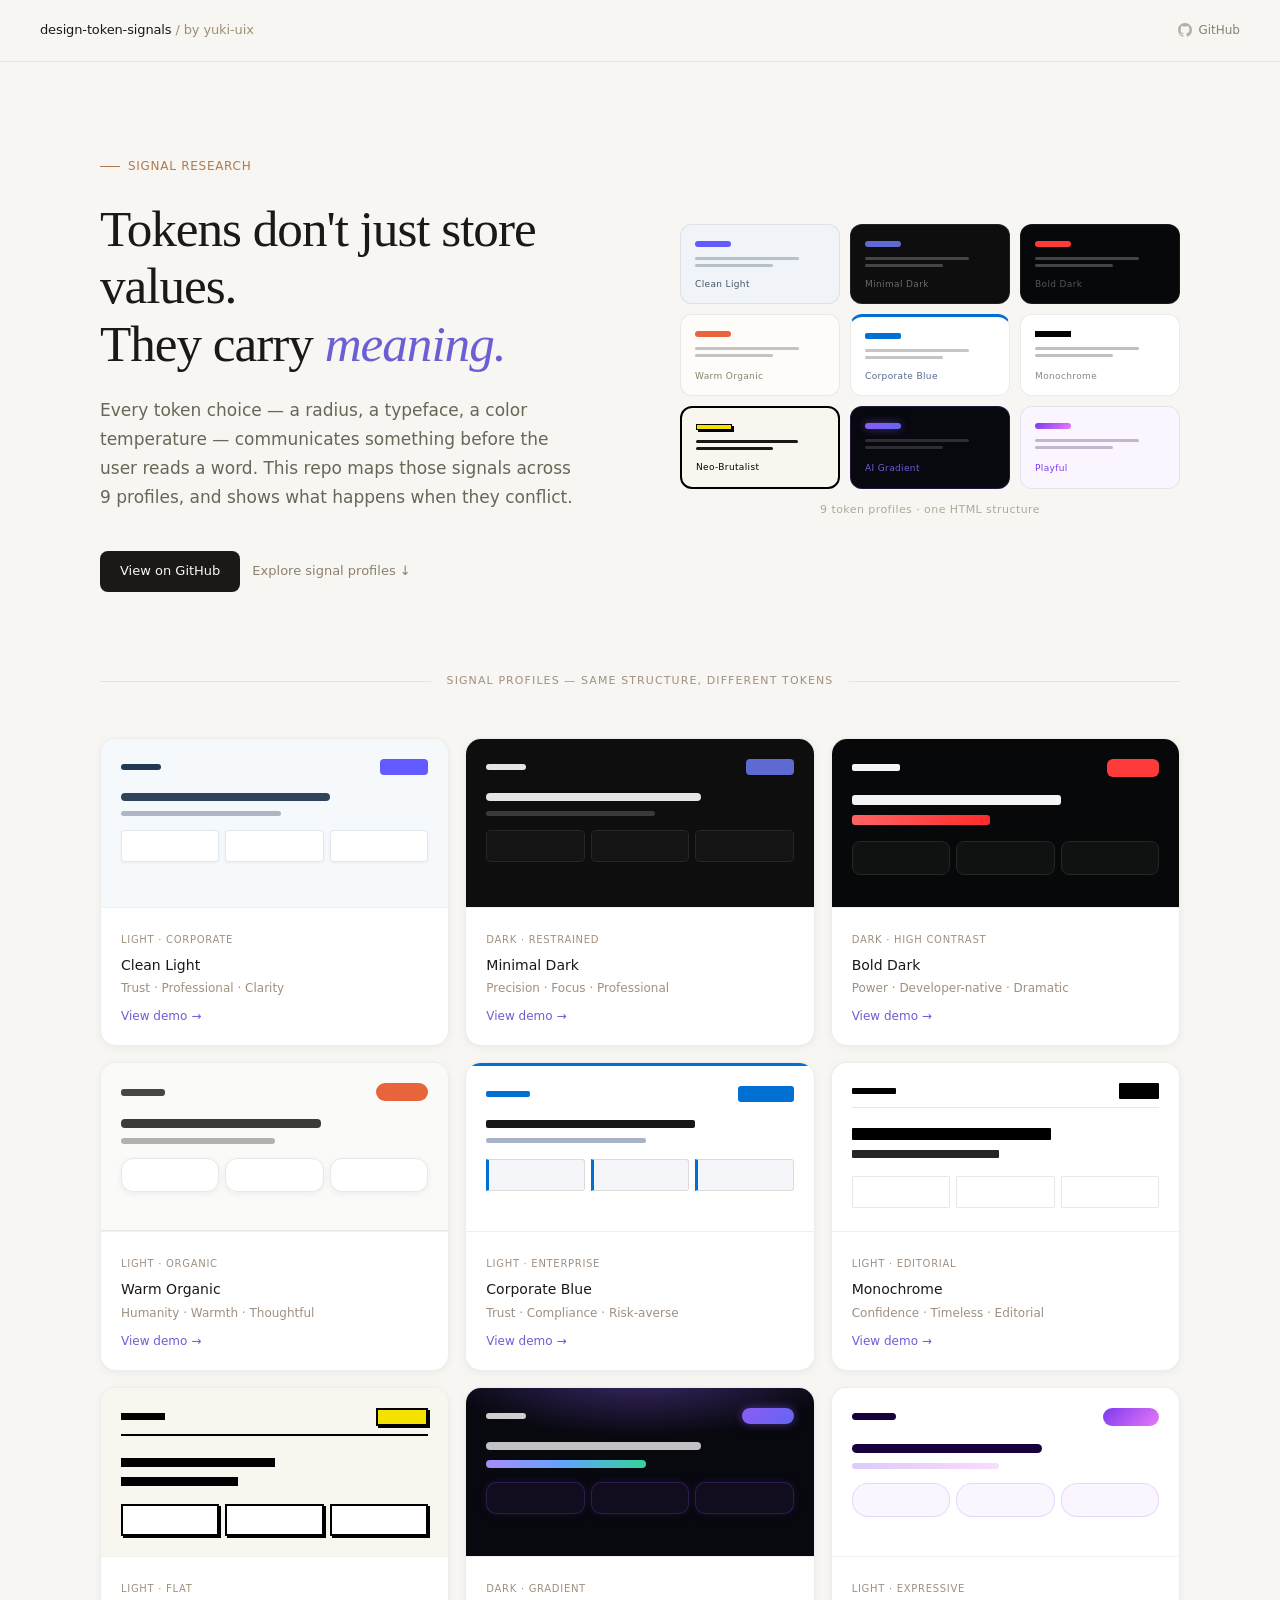
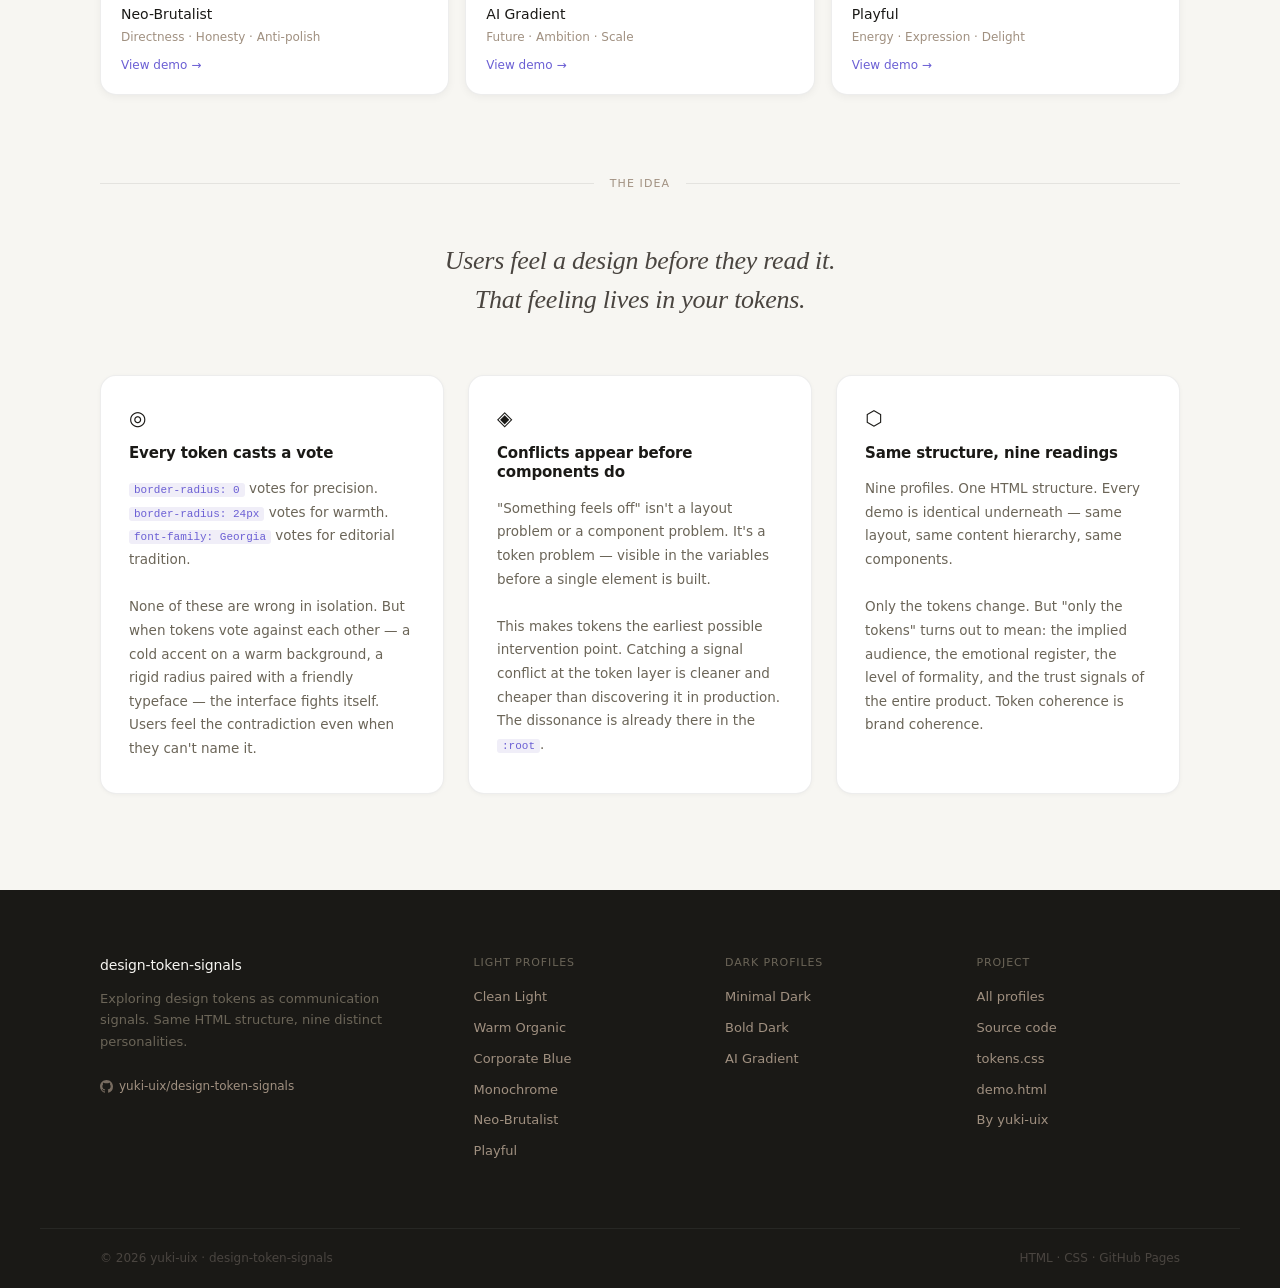
==== commit 42461d7e: "fix: responsive section-label on mobile (≤700px) - Hide decorative lines (::before/::after) on mobil" ====
--- a/index.html
+++ b/index.html
@@ -237,6 +237,7 @@
       text-transform: uppercase;
       white-space: nowrap;
     }
+    .label-br { display: none; }
 
     /* ── Profile Cards ── */
     .profiles-wrap {
@@ -549,7 +550,10 @@
       nav { padding: 16px 20px; }
       .hero { padding: 56px 20px 48px; }
       .profiles-wrap, .concept-wrap { padding: 0 20px 60px; }
-      .section-divider { padding: 0 20px; }
+      .section-divider { padding: 0 20px; justify-content: flex-start; }
+      .section-divider::before, .section-divider::after { display: none; }
+      .section-label { white-space: normal; }
+      .label-br { display: block; }
       .profiles { grid-template-columns: 1fr; }
       .concept { grid-template-columns: 1fr; }
       .footer-main { padding: 40px 20px 32px; grid-template-columns: 1fr; gap: 32px; }
@@ -636,7 +640,7 @@
 
   <!-- Profiles -->
   <div class="section-divider" id="profiles">
-    <span class="section-label">Signal Profiles — same structure, different tokens</span>
+    <span class="section-label">Signal Profiles —<br class="label-br"> same structure, different tokens</span>
   </div>
 
   <div class="profiles-wrap">
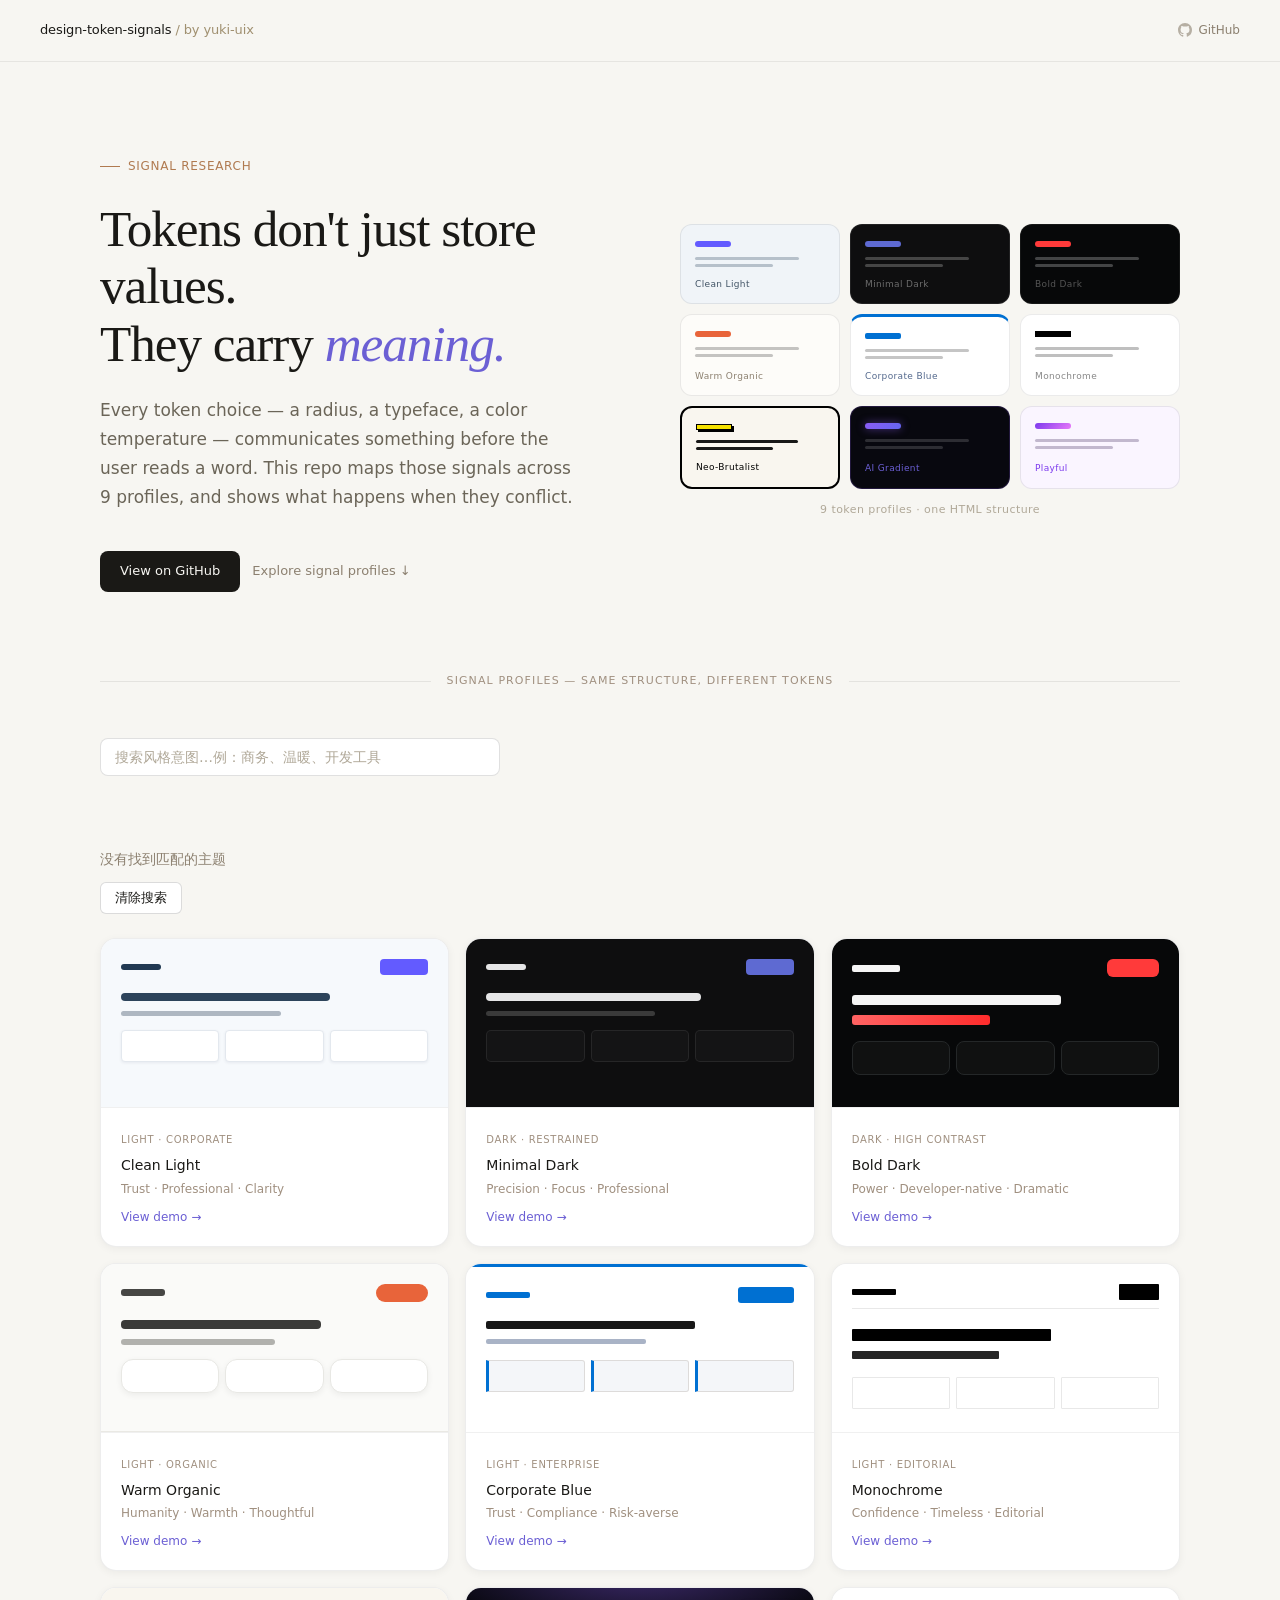
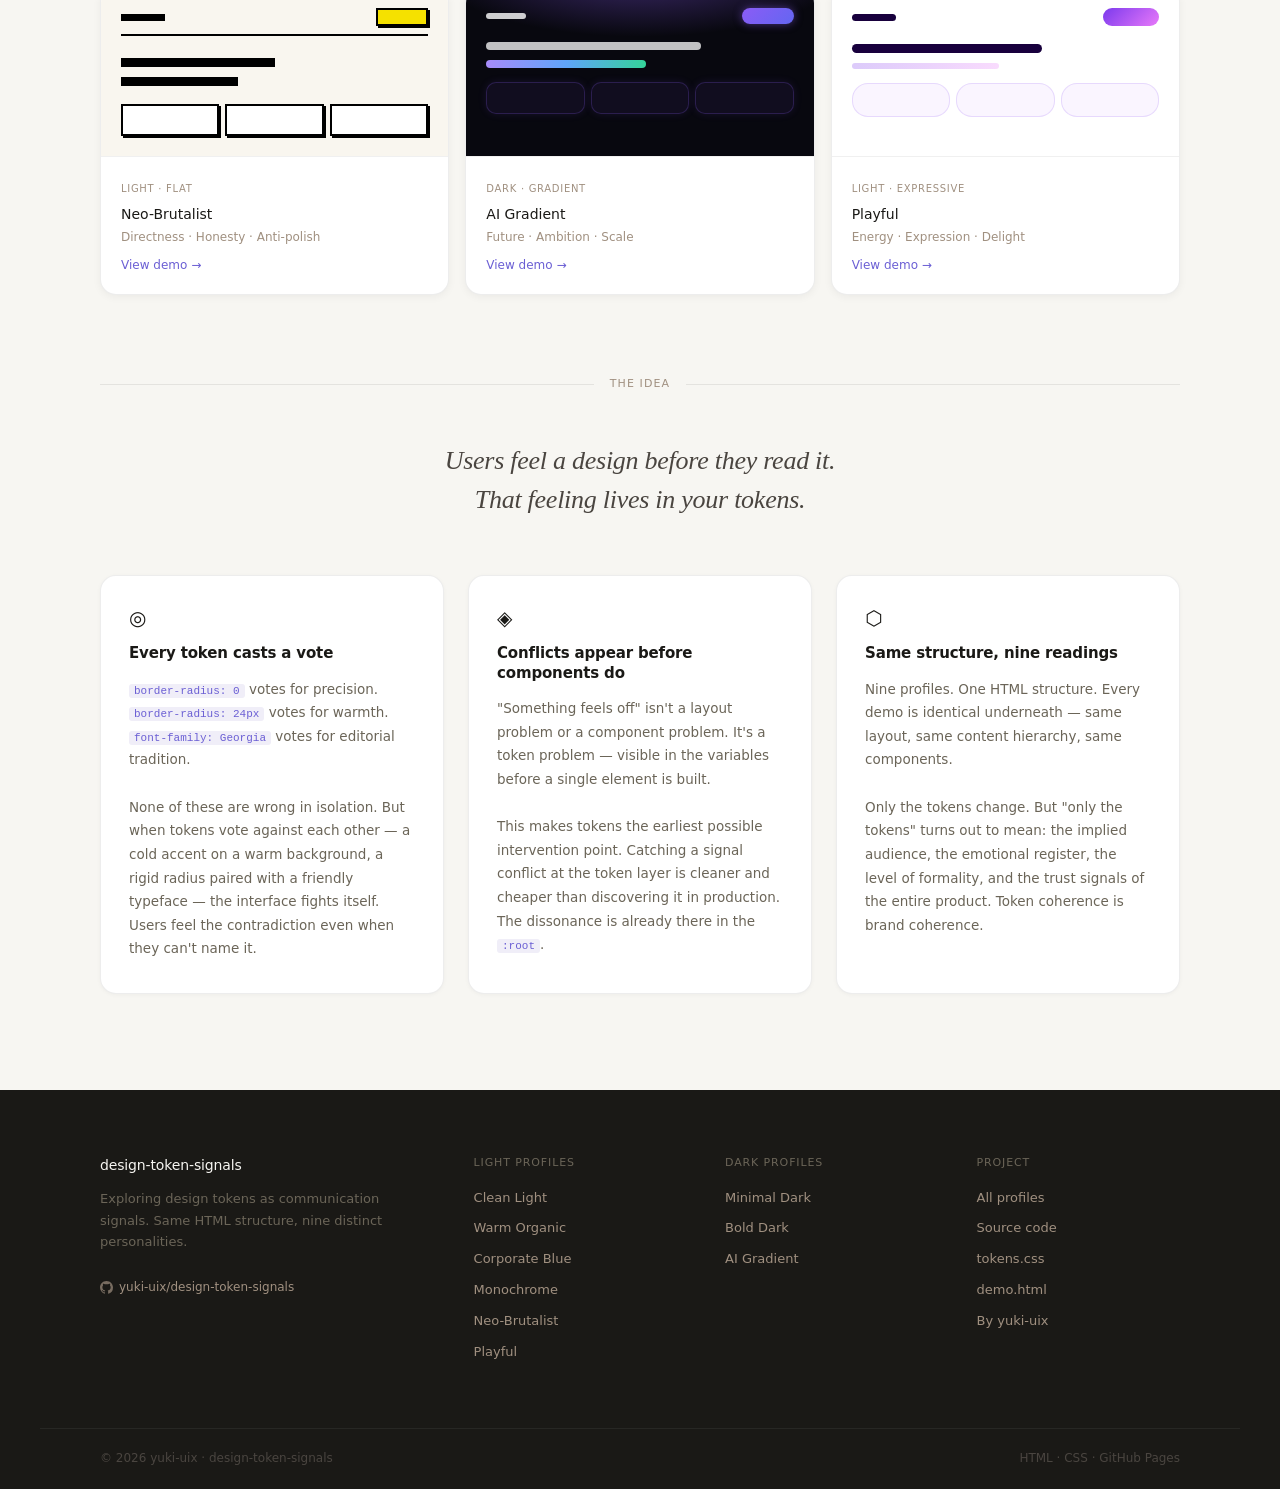
==== commit e4f2bac4: "feat: S6 intent matching — keyword search on index page Add realtime keyword search to index.html so" ====
--- a/index.html
+++ b/index.html
@@ -4,6 +4,7 @@
   <meta charset="UTF-8">
   <meta name="viewport" content="width=device-width, initial-scale=1.0">
   <title>design-token-signals</title>
+  <script src="js/index.js" defer></script>
   <style>
     *, *::before, *::after { box-sizing: border-box; margin: 0; padding: 0; }
 
@@ -558,6 +559,59 @@
       .concept { grid-template-columns: 1fr; }
       .footer-main { padding: 40px 20px 32px; grid-template-columns: 1fr; gap: 32px; }
       .footer-bottom { padding: 16px 20px; flex-direction: column; gap: 6px; text-align: center; }
+    }
+
+    /* ── Search ── */
+    .search-wrap {
+      margin-bottom: 24px;
+    }
+    .theme-search-input {
+      width: 100%;
+      max-width: 400px;
+      height: 38px;
+      padding: 0 14px;
+      font-size: 14px;
+      font-family: inherit;
+      color: #1a1916;
+      background: #fff;
+      border: 1px solid rgba(0,0,0,0.12);
+      border-radius: 8px;
+      outline: none;
+      transition: border-color 0.15s, box-shadow 0.15s;
+      -webkit-appearance: none;
+    }
+    .theme-search-input::placeholder {
+      color: #b0a898;
+    }
+    .theme-search-input:focus {
+      border-color: rgba(0,0,0,0.28);
+      box-shadow: 0 0 0 3px rgba(0,0,0,0.06);
+    }
+    .search-empty {
+      padding: 48px 0 24px;
+      display: flex;
+      flex-direction: column;
+      align-items: flex-start;
+      gap: 12px;
+    }
+    .search-empty-msg {
+      font-size: 14px;
+      color: #8c8070;
+    }
+    .search-clear-btn {
+      font-size: 13px;
+      font-family: inherit;
+      font-weight: 500;
+      color: #1a1916;
+      background: #fff;
+      border: 1px solid rgba(0,0,0,0.14);
+      border-radius: 6px;
+      padding: 6px 14px;
+      cursor: pointer;
+      transition: background 0.15s, border-color 0.15s;
+    }
+    .search-clear-btn:hover {
+      background: #f0ede8;
     }
   </style>
 </head>
@@ -644,9 +698,21 @@
   </div>
 
   <div class="profiles-wrap">
+
+    <div class="search-wrap">
+      <input type="search" id="theme-search" class="theme-search-input"
+        placeholder="搜索风格意图…例：商务、温暖、开发工具"
+        autocomplete="off" spellcheck="false">
+    </div>
+
+    <div id="search-empty" class="search-empty" hidden>
+      <p class="search-empty-msg">没有找到匹配的主题</p>
+      <button id="search-clear-btn" class="search-clear-btn">清除搜索</button>
+    </div>
+
     <div class="profiles">
 
-      <a href="demo.html?theme=clean-light" class="profile-card">
+      <a href="demo.html?theme=clean-light" class="profile-card" data-keywords="saas 官网 金融 支付 b2b 管理 团队协作 信任 专业 清晰 简洁 浅色 light corporate stripe linear notion 工具 商务 产品 工作效率 协作 轻量 明亮 clean professional trust clarity 商务办公">
         <div class="profile-preview preview-clean">
           <div class="prev-nav">
             <div class="prev-logo"></div>
@@ -668,7 +734,7 @@
         </div>
       </a>
 
-      <a href="demo.html?theme=minimal-dark" class="profile-card">
+      <a href="demo.html?theme=minimal-dark" class="profile-card" data-keywords="开发者 开发工具 cli ide 数据分析 工作流 专注 精准 深色 暗色 dark minimal vercel github raycast 程序员 工程师 终端 developer precision focus professional tool 简约 低噪音 安静">
         <div class="profile-preview preview-minimal">
           <div class="prev-nav">
             <div class="prev-logo"></div>
@@ -690,7 +756,7 @@
         </div>
       </a>
 
-      <a href="demo.html?theme=bold-dark" class="profile-card">
+      <a href="demo.html?theme=bold-dark" class="profile-card" data-keywords="开发者 平台 cli 终端 安全 监控 高性能 力量 戏剧 深色 暗色 dark bold power dramatic developer infra tailscale 激进 强烈 高对比 黑色 红色 power-user developer-native 视觉冲击 强对比">
         <div class="profile-preview preview-bold">
           <div class="prev-nav">
             <div class="prev-logo"></div>
@@ -712,7 +778,7 @@
         </div>
       </a>
 
-      <a href="demo.html?theme=warm-organic" class="profile-card">
+      <a href="demo.html?theme=warm-organic" class="profile-card" data-keywords="温暖 人文 知识管理 写作 博客 健康 生活方式 教育 有机 warm organic bear 笔记 个人 柔和 放松 thoughtful humanity 衬线 温和 亲切 cozy personal 不严肃 轻松 宜人">
         <div class="profile-preview preview-warm">
           <div class="prev-nav">
             <div class="prev-logo"></div>
@@ -734,7 +800,7 @@
         </div>
       </a>
 
-      <a href="demo.html?theme=corporate-blue" class="profile-card">
+      <a href="demo.html?theme=corporate-blue" class="profile-card" data-keywords="企业 合规 政府 金融服务 医疗 大公司 b2b enterprise 蓝色 corporate blue salesforce 正式 严肃 商务 稳重 传统 机构 docusign 办公 商务办公 规范 安全 可信 enterprise-grade institutional">
         <div class="profile-preview preview-corporate">
           <div class="prev-nav">
             <div class="prev-logo"></div>
@@ -756,7 +822,7 @@
         </div>
       </a>
 
-      <a href="demo.html?theme=monochrome" class="profile-card">
+      <a href="demo.html?theme=monochrome" class="profile-card" data-keywords="高端 品牌 作品集 出版 媒体 奢侈品 黑白 简约 editorial timeless confident portfolio luxury 克制 正式 单色 无色彩 经典 传统 杂志 艺术 art design minimal monochrome">
         <div class="profile-preview preview-mono">
           <div class="prev-nav">
             <div class="prev-logo"></div>
@@ -778,7 +844,7 @@
         </div>
       </a>
 
-      <a href="demo.html?theme=neo-brutalist" class="profile-card">
+      <a href="demo.html?theme=neo-brutalist" class="profile-card" data-keywords="粗犷 直接 诚实 反设计 独立开发者 技术博客 文档 开源 indie brutal 无圆角 反主流 个性 黄色 直白 raw honest direct anti-polish gumroad 独立 hacky 不一样 前卫 另类 quirky stark">
         <div class="profile-preview preview-brutalist">
           <div class="prev-nav">
             <div class="prev-logo"></div>
@@ -800,7 +866,7 @@
         </div>
       </a>
 
-      <a href="demo.html?theme=ai-gradient" class="profile-card">
+      <a href="demo.html?theme=ai-gradient" class="profile-card" data-keywords="ai 人工智能 渐变 未来 科技 基础设施 web3 前沿 融资 路演 gradient future ambition replicate runway 深色 暗色 紫色 tech startup 科技感 未来主义 创业 ai-native llm 大模型 智能">
         <div class="profile-preview preview-ai">
           <div class="prev-nav">
             <div class="prev-logo"></div>
@@ -822,7 +888,7 @@
         </div>
       </a>
 
-      <a href="demo.html?theme=playful" class="profile-card">
+      <a href="demo.html?theme=playful" class="profile-card" data-keywords="活泼 有趣 消费 创意 社区 社交 年轻 能量 framer 好玩 彩色 expressive delight 不严肃 轻松 年轻化 playful consumer creative energetic 欢快 表达 有活力 lively fun colorful 娱乐">
         <div class="profile-preview preview-playful">
           <div class="prev-nav">
             <div class="prev-logo"></div>
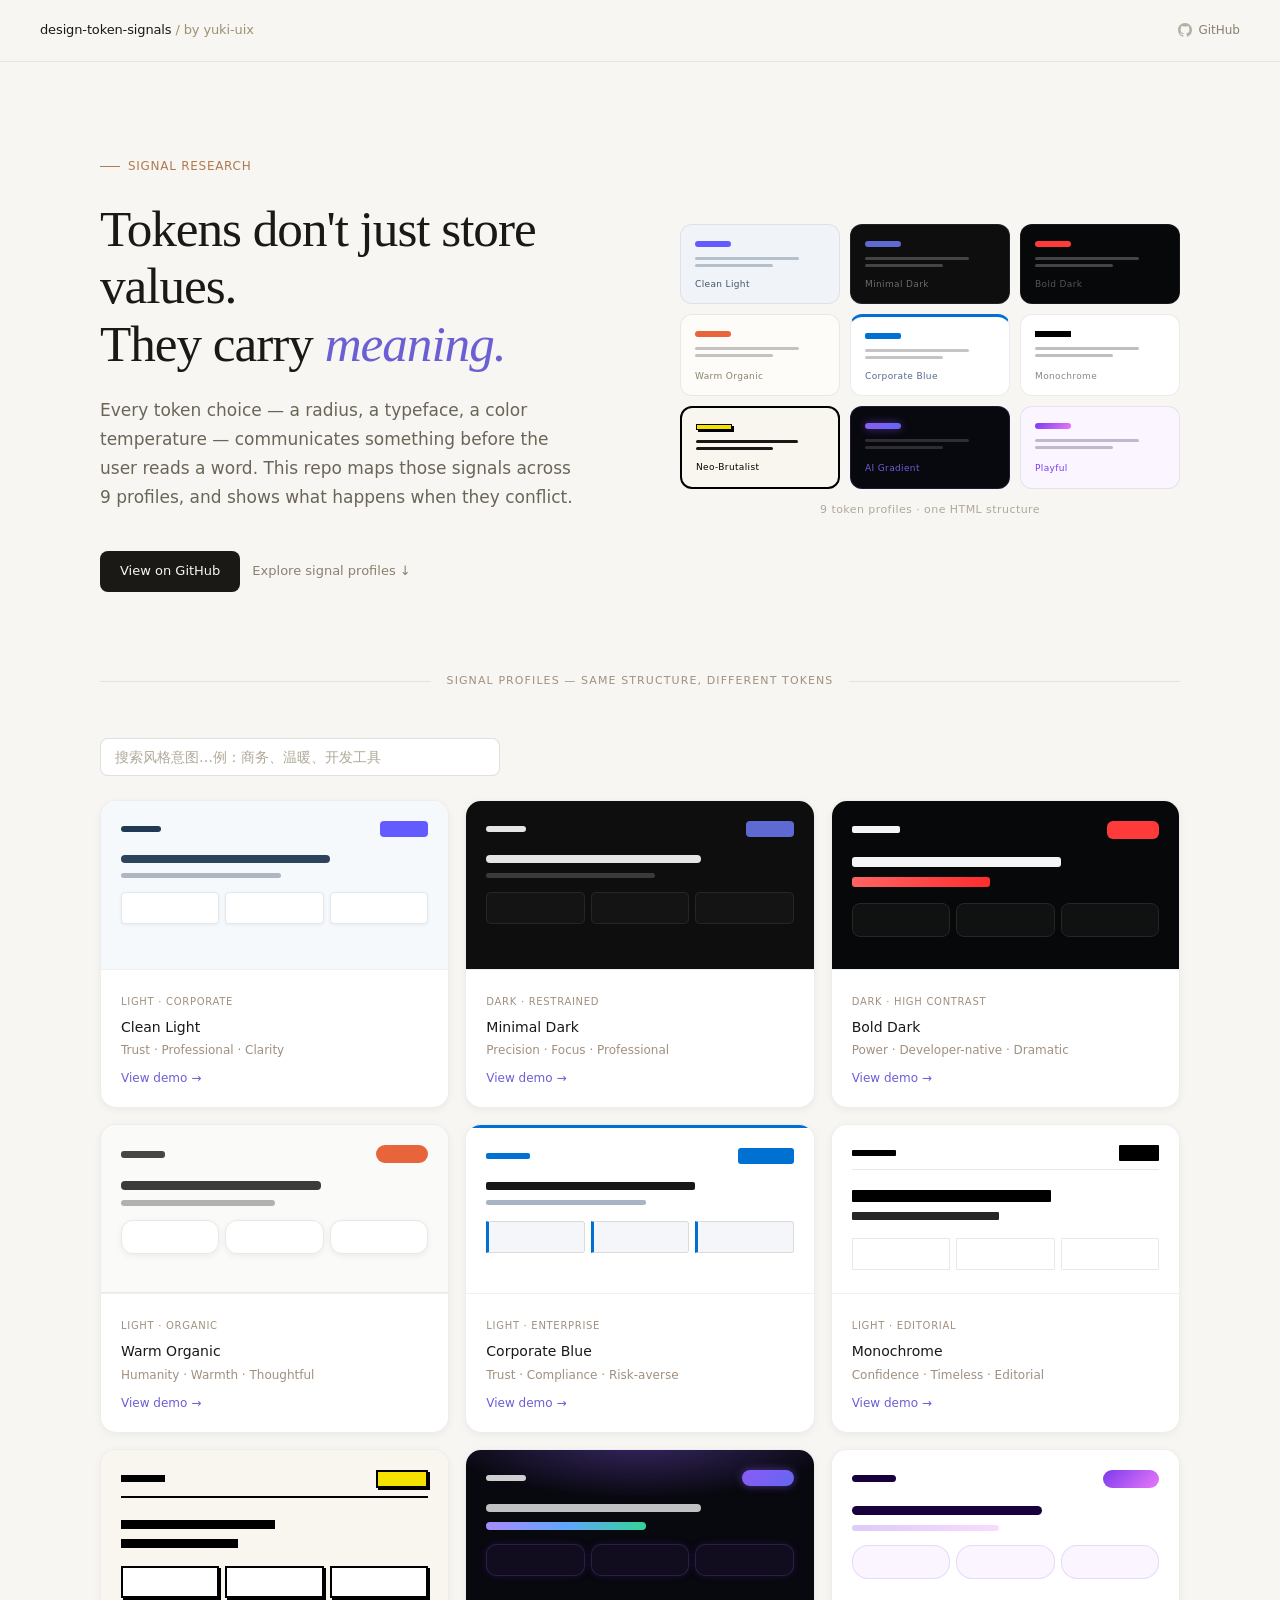
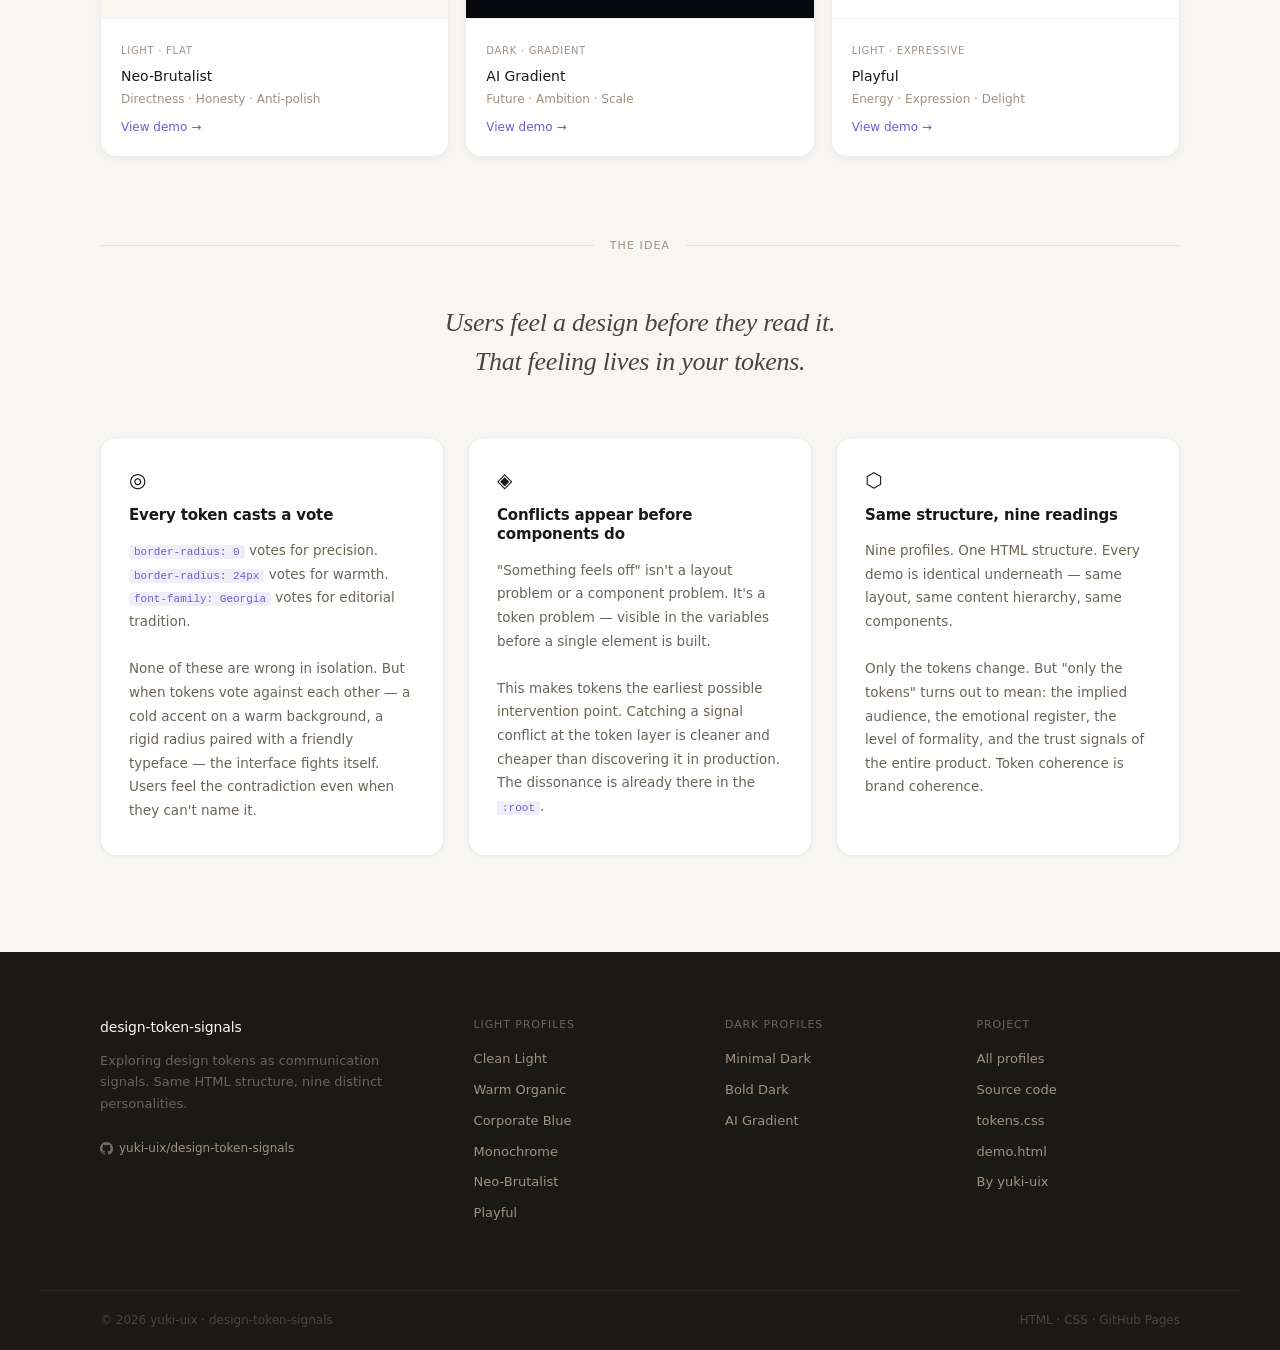
==== commit 867c05d5: "fix: enforce [hidden] display:none to unblock keyword search filtering .profile-card has display:blo" ====
--- a/index.html
+++ b/index.html
@@ -560,6 +560,9 @@
       .footer-main { padding: 40px 20px 32px; grid-template-columns: 1fr; gap: 32px; }
       .footer-bottom { padding: 16px 20px; flex-direction: column; gap: 6px; text-align: center; }
     }
+
+    /* Enforce hidden attribute — overrides display:block on .profile-card */
+    [hidden] { display: none !important; }
 
     /* ── Search ── */
     .search-wrap {
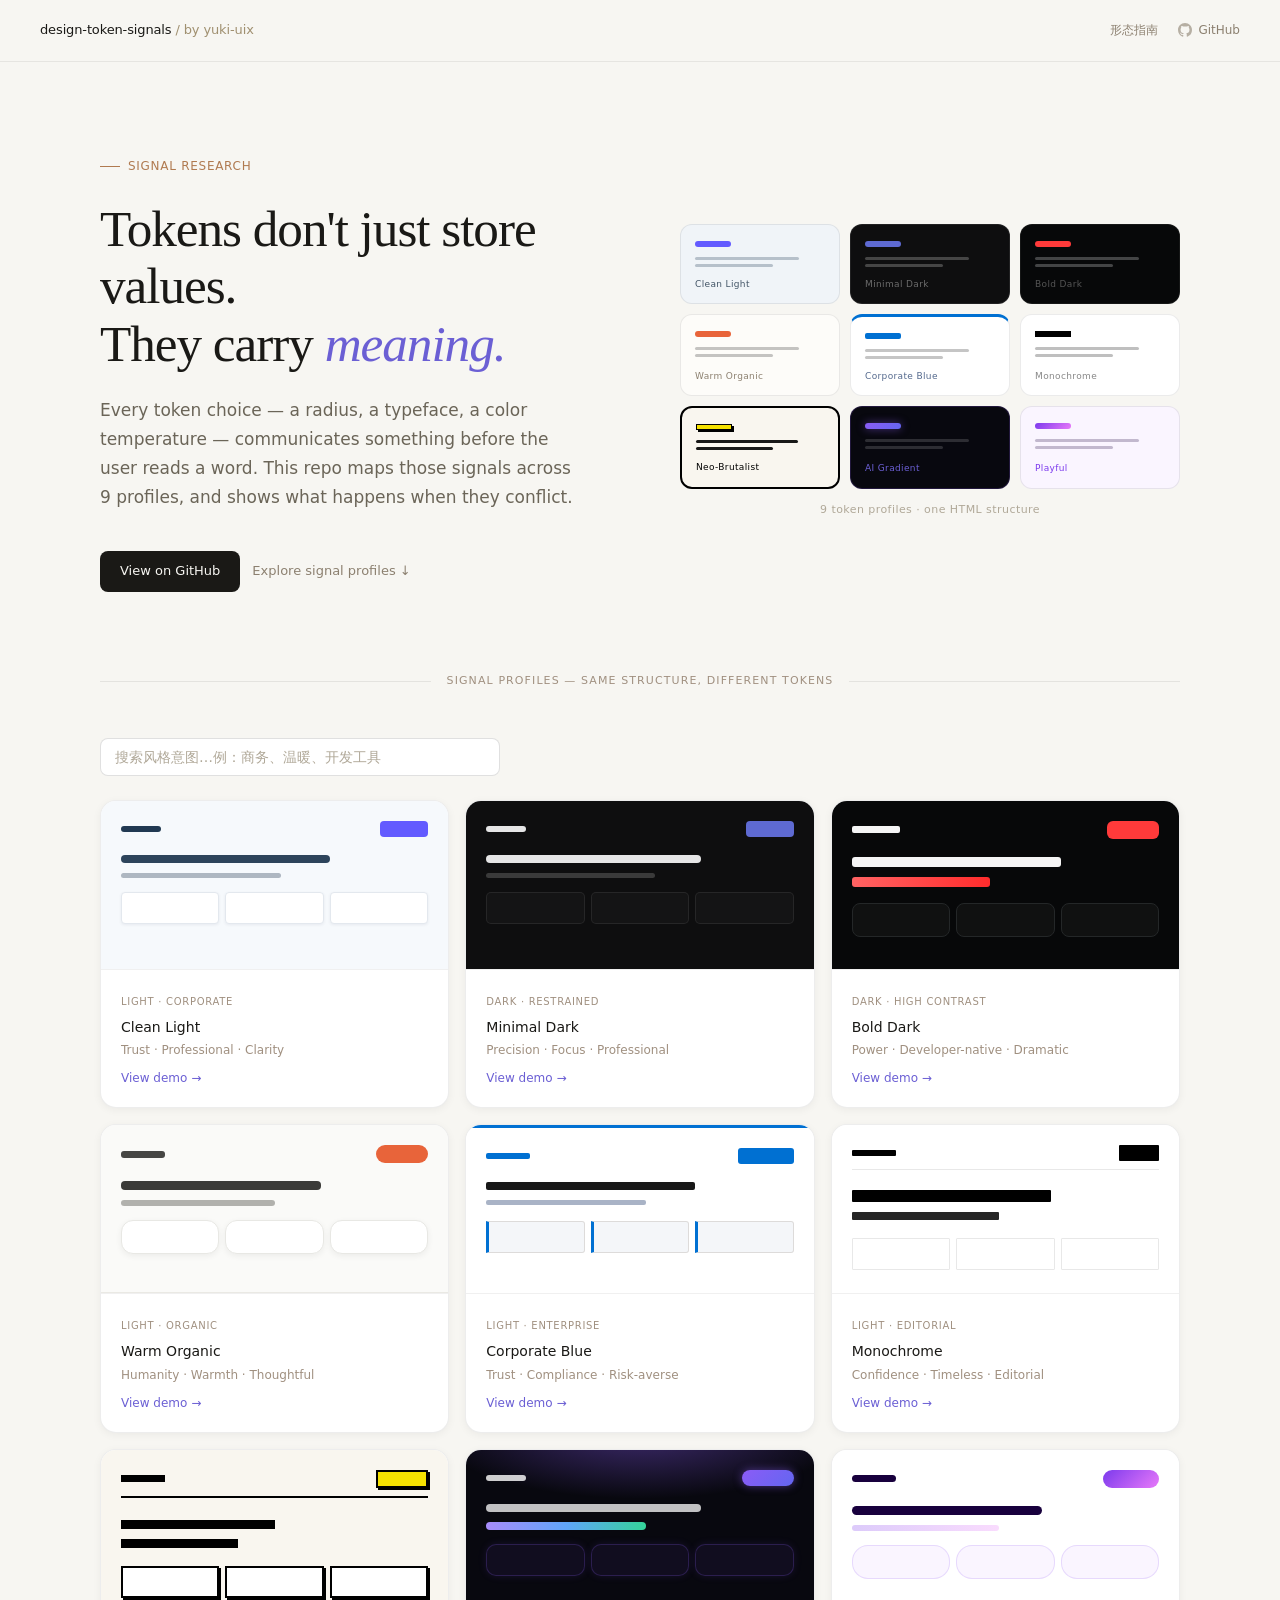
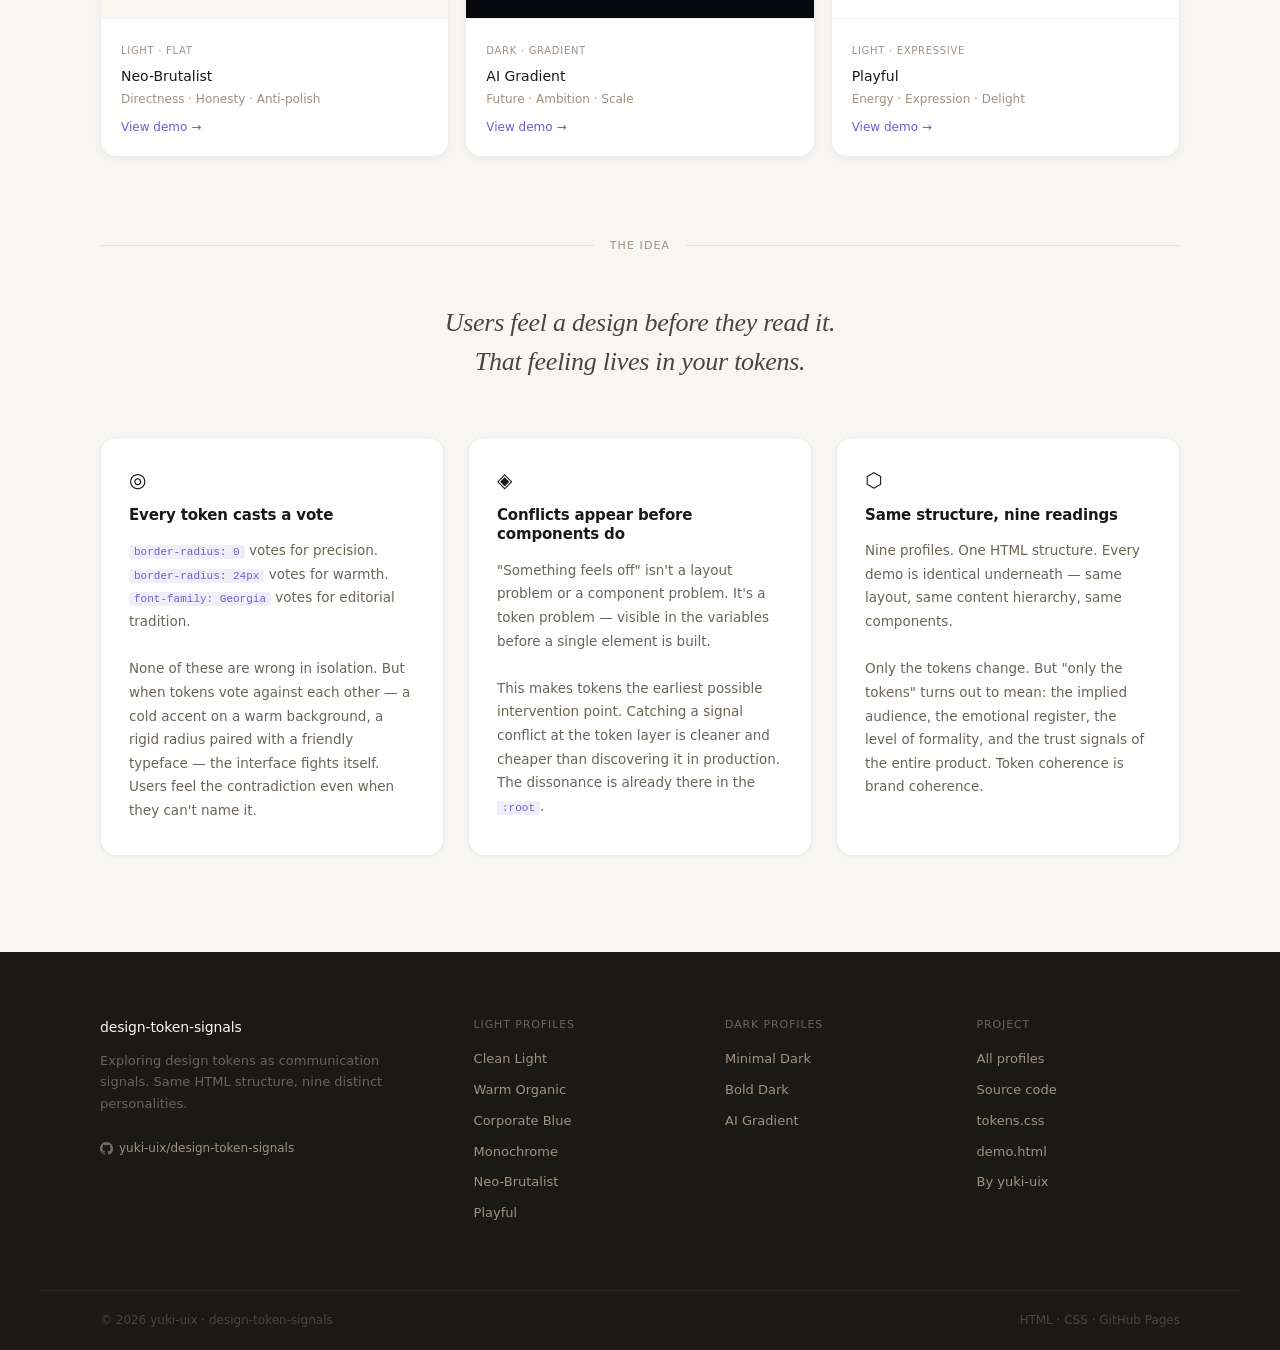
==== commit cffd10c3: "feat: Epic 2 · ia.html MVP — IA×Token reference page + index nav entry Add ia.html at root: static k" ====
--- a/index.html
+++ b/index.html
@@ -623,10 +623,13 @@
   <!-- Nav -->
   <nav>
     <div class="nav-brand">design-token-signals <span>/ by yuki-uix</span></div>
-    <a href="https://github.com/yuki-uix/design-token-signals" class="nav-gh" target="_blank">
-      <svg width="14" height="14" viewBox="0 0 24 24" fill="currentColor"><path d="M12 0C5.37 0 0 5.37 0 12c0 5.31 3.435 9.795 8.205 11.385.6.105.825-.255.825-.57 0-.285-.015-1.23-.015-2.235-3.015.555-3.795-.735-4.035-1.41-.135-.345-.72-1.41-1.23-1.695-.42-.225-1.02-.78-.015-.795.945-.015 1.62.87 1.845 1.23 1.08 1.815 2.805 1.305 3.495.99.105-.78.42-1.305.765-1.605-2.67-.3-5.46-1.335-5.46-5.925 0-1.305.465-2.385 1.23-3.225-.12-.3-.54-1.53.12-3.18 0 0 1.005-.315 3.3 1.23.96-.27 1.98-.405 3-.405s2.04.135 3 .405c2.295-1.56 3.3-1.23 3.3-1.23.66 1.65.24 2.88.12 3.18.765.84 1.23 1.905 1.23 3.225 0 4.605-2.805 5.625-5.475 5.925.435.375.81 1.095.81 2.22 0 1.605-.015 2.895-.015 3.3 0 .315.225.69.825.57A12.02 12.02 0 0 0 24 12c0-6.63-5.37-12-12-12z"/></svg>
-      GitHub
-    </a>
+    <div style="display:flex;align-items:center;gap:20px">
+      <a href="ia.html" class="nav-gh">形态指南</a>
+      <a href="https://github.com/yuki-uix/design-token-signals" class="nav-gh" target="_blank">
+        <svg width="14" height="14" viewBox="0 0 24 24" fill="currentColor"><path d="M12 0C5.37 0 0 5.37 0 12c0 5.31 3.435 9.795 8.205 11.385.6.105.825-.255.825-.57 0-.285-.015-1.23-.015-2.235-3.015.555-3.795-.735-4.035-1.41-.135-.345-.72-1.41-1.23-1.695-.42-.225-1.02-.78-.015-.795.945-.015 1.62.87 1.845 1.23 1.08 1.815 2.805 1.305 3.495.99.105-.78.42-1.305.765-1.605-2.67-.3-5.46-1.335-5.46-5.925 0-1.305.465-2.385 1.23-3.225-.12-.3-.54-1.53.12-3.18 0 0 1.005-.315 3.3 1.23.96-.27 1.98-.405 3-.405s2.04.135 3 .405c2.295-1.56 3.3-1.23 3.3-1.23.66 1.65.24 2.88.12 3.18.765.84 1.23 1.905 1.23 3.225 0 4.605-2.805 5.625-5.475 5.925.435.375.81 1.095.81 2.22 0 1.605-.015 2.895-.015 3.3 0 .315.225.69.825.57A12.02 12.02 0 0 0 24 12c0-6.63-5.37-12-12-12z"/></svg>
+        GitHub
+      </a>
+    </div>
   </nav>
 
   <!-- Hero -->
